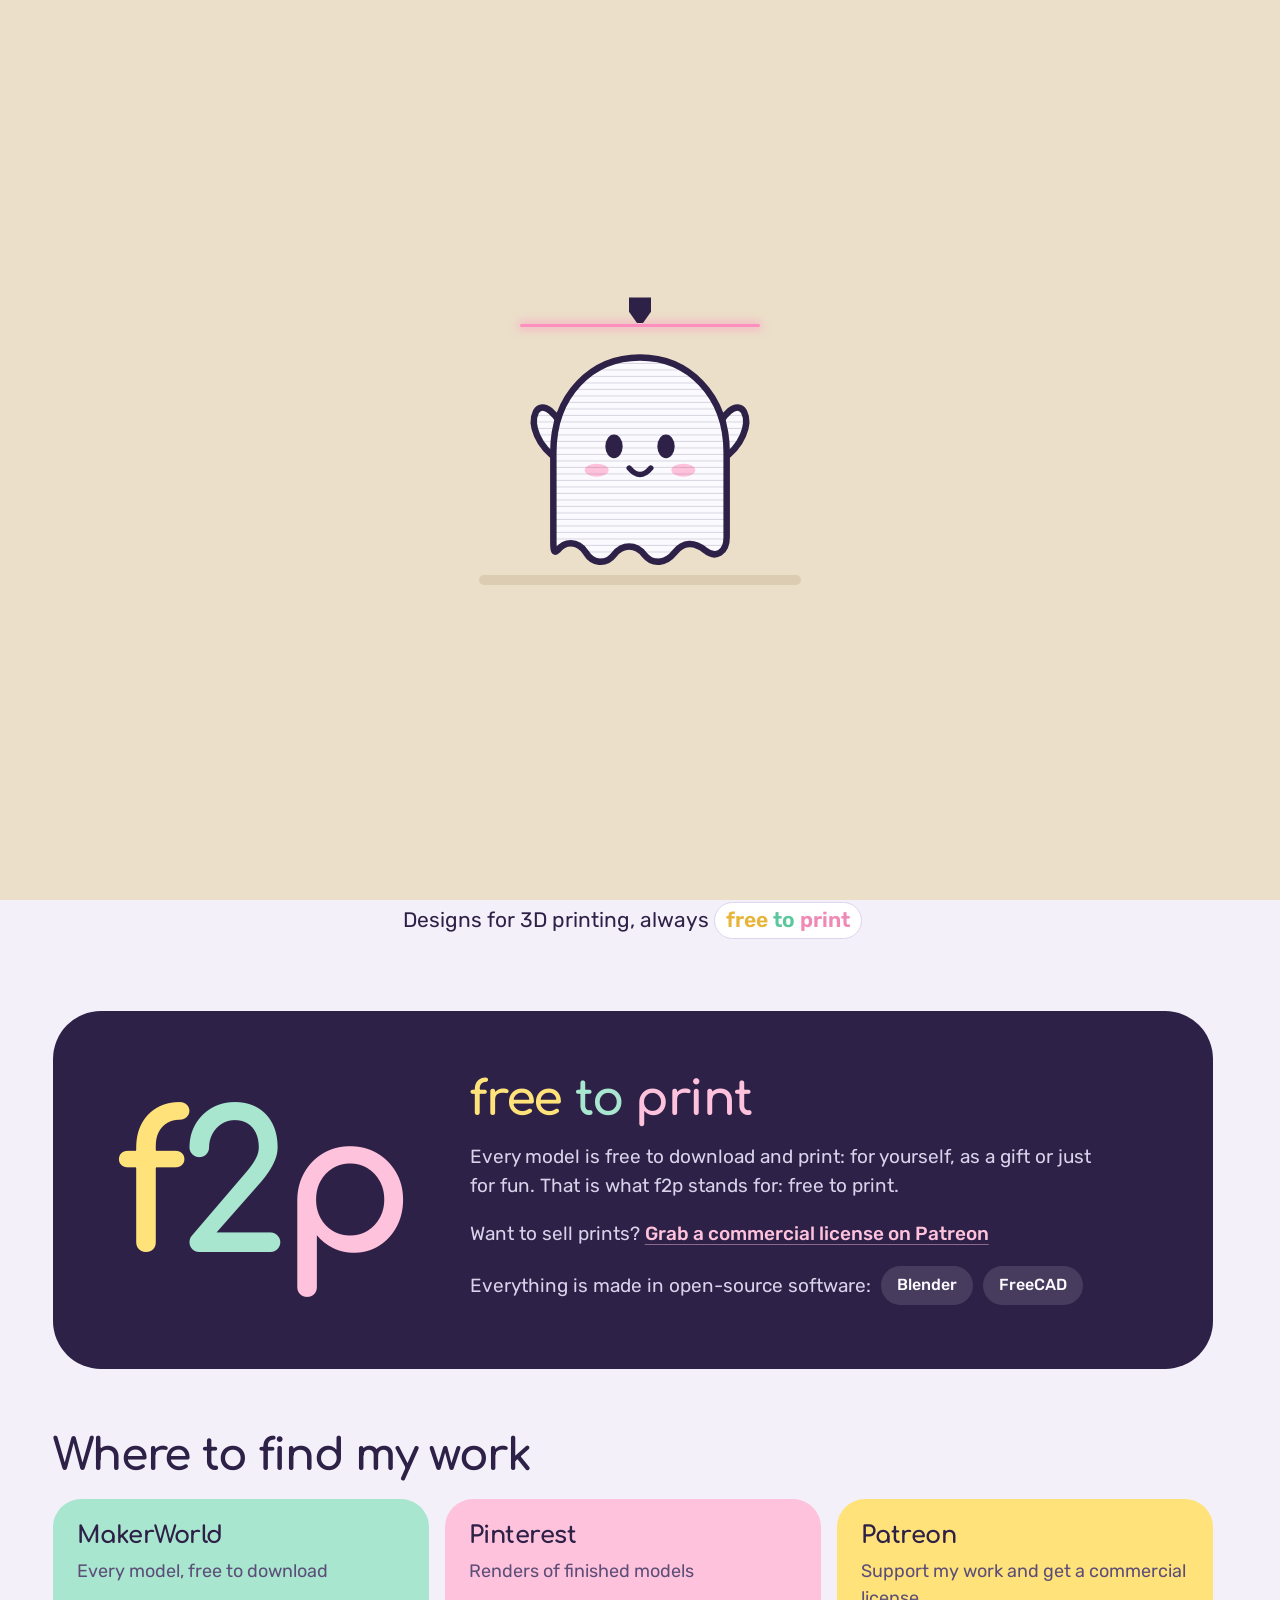
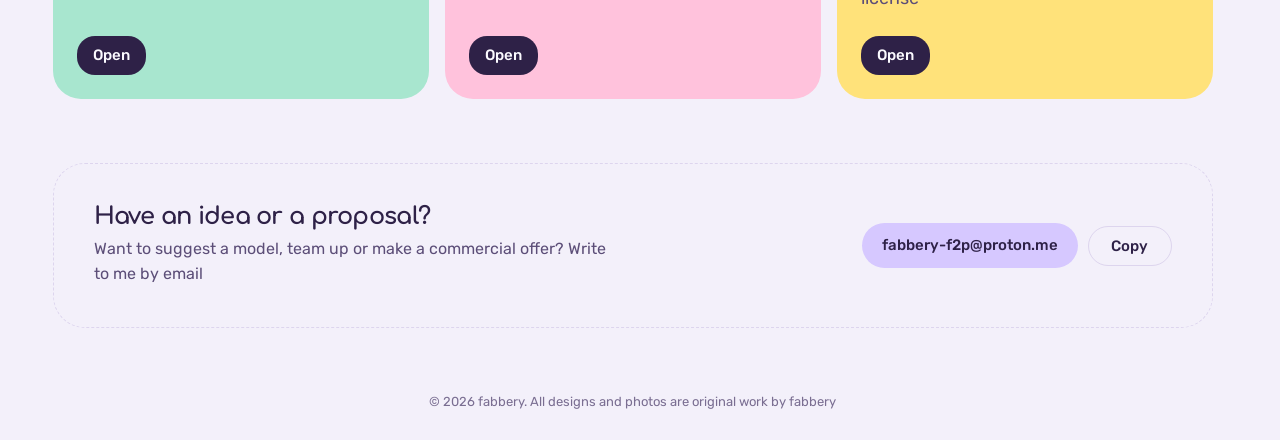
==== index.html @ e30beea9 "Add files via upload" ====
<!DOCTYPE html>
<html lang="en">
<head>
  <meta charset="utf-8">
  <meta name="viewport" content="width=device-width, initial-scale=1">
  <title>fabbery — workshop and catalog of 3D-printable models</title>
  <meta name="description" content="fabbery is a workshop of 3D-printable models and toys: current projects, how they are made, and a catalog of print-ready models.">
  <!-- Заставка показывается один раз за визит и не показывается тем, кто отключил анимации -->
  <script>
    try {
      if (sessionStorage.getItem('fabbery-intro') || matchMedia('(prefers-reduced-motion: reduce)').matches)
        document.documentElement.classList.add('no-intro');
    } catch (e) {}
  </script>
  <!-- Направление въезда страницы: определяется до отрисовки, чтобы не было мигания -->
  <script>
    (function () {
      try {
        var o = ['home', 'workshop', 'catalog'], p = 'home',
            l = sessionStorage.getItem('fabbery-nav-last');
        if (l && l !== p && o.indexOf(l) > -1 && !matchMedia('(prefers-reduced-motion: reduce)').matches)
          document.documentElement.classList.add(o.indexOf(p) > o.indexOf(l) ? 'enter-right' : 'enter-left');
      } catch (e) {}
    })();
  </script>
  <link rel="icon" href="assets/favicon.svg" type="image/svg+xml">
  <link rel="preconnect" href="https://fonts.googleapis.com">
  <link rel="preconnect" href="https://fonts.gstatic.com" crossorigin>
  <link href="https://fonts.googleapis.com/css2?family=Comfortaa:wght@700&family=Rubik:wght@400;500;600&display=swap" rel="stylesheet">
  <link rel="stylesheet" href="assets/styles.css">
</head>
<body data-page="home">

<!-- Призрак: один рисунок для заставки и главной -->
<svg width="0" height="0" style="position:absolute" aria-hidden="true">
  <symbol id="ghost" viewBox="0 0 240 230">
    <g stroke="#2E2147" stroke-width="6" stroke-linejoin="round" stroke-linecap="round">
      <path style="fill: var(--g, #FBFAFF)" d="M44 124 C26 112 18 92 24 80 C30 70 44 80 52 104" />
      <path style="fill: var(--g, #FBFAFF)" d="M196 124 C214 112 222 92 216 80 C210 70 196 80 188 104" />
      <path style="fill: var(--g, #FBFAFF)" d="M40 118 C40 64 76 30 120 30 C164 30 200 64 200 118 V196 C200 210 190 216 180 208 C170 200 160 200 152 210 C144 220 132 222 124 212 C116 202 104 202 96 212 C88 222 76 220 70 210 C62 198 50 200 44 208 C40 212 40 206 40 198 Z" />
    </g>
    <ellipse fill="#2E2147" cx="96" cy="112" rx="8" ry="11" />
    <ellipse fill="#2E2147" cx="144" cy="112" rx="8" ry="11" />
    <ellipse fill="#FFC2DC" cx="80" cy="134" rx="11" ry="6" />
    <ellipse fill="#FFC2DC" cx="160" cy="134" rx="11" ry="6" />
    <path fill="none" stroke="#2E2147" stroke-width="5" stroke-linecap="round" d="M110 132 Q120 144 130 132" />
  </symbol>
</svg>

<!-- Заставка: призрак печатается слоями, потом фон уезжает вверх, за ним призрак -->
<div class="intro" id="intro" aria-hidden="true">
  <div class="intro__bg"></div>
  <div class="intro__stage">
    <div class="intro__print">
      <svg viewBox="0 0 240 230">
        <defs>
          <pattern id="layerLines" width="8" height="6" patternUnits="userSpaceOnUse"><rect y="5" width="8" height="1.2" fill="#2E2147" opacity=".16" /></pattern>
          <clipPath id="ghostClip">
            <path d="M40 118 C40 64 76 30 120 30 C164 30 200 64 200 118 V196 C200 210 190 216 180 208 C170 200 160 200 152 210 C144 220 132 222 124 212 C116 202 104 202 96 212 C88 222 76 220 70 210 C62 198 50 200 44 208 C40 212 40 206 40 198 Z" />
            <path d="M44 124 C26 112 18 92 24 80 C30 70 44 80 52 104 Z" />
            <path d="M196 124 C214 112 222 92 216 80 C210 70 196 80 188 104 Z" />
          </clipPath>
        </defs>
        <use href="#ghost" />
        <rect class="intro__layers" width="240" height="230" fill="url(#layerLines)" clip-path="url(#ghostClip)" />
      </svg>
    </div>
    <span class="intro__nozzle"><i></i></span>
    <span class="intro__plate"></span>
  </div>
</div>

<header class="top" id="siteHeader"></header>

<main>
  <div class="slogan">
    <p class="slogan__main" data-i18n="home.slogan">Just a simple 3D world</p>
  </div>
  <section class="split">
    <!-- МАСТЕРСКАЯ -->
    <a class="half half--workshop" href="workshop.html">
      <svg class="half__drawing" viewBox="0 0 420 300" aria-hidden="true">
        <g class="d-part">
          <path d="M60 40 H104 V190 H300 V236 H60 Z" />
          <circle cx="82" cy="80" r="10" /><circle cx="82" cy="146" r="10" />
          <circle cx="190" cy="213" r="10" /><circle cx="250" cy="213" r="10" />
        </g>
        <path class="d-axis" d="M82 54 V176 M50 80 H114 M50 146 H114 M190 182 V246 M250 182 V246" />
        <g class="d-dim">
          <path d="M60 254 V270 M300 254 V270 M60 262 H300 M34 40 H50 M34 236 H50 M42 40 V236 M314 190 H330 M314 236 H330 M322 190 V236" />
          <path class="d-arrow" d="M60 262 l9 -3.5 v7 z M300 262 l-9 -3.5 v7 z M42 40 l-3.5 9 h7 z M42 236 l-3.5 -9 h7 z M322 190 l-3.5 9 h7 z M322 236 l-3.5 -9 h7 z" />
          <text x="180" y="286" text-anchor="middle">120</text>
          <text x="26" y="142" text-anchor="middle" transform="rotate(-90 26 142)">98</text>
          <text x="338" y="218">23</text>
          <text x="120" y="118">2× ⌀10</text>
        </g>
      </svg>
      <div class="half__text">
        <h2 data-i18n="home.workshop.title">Workshop</h2>
        <p data-i18n="home.workshop.text">What is on the bench right now: current projects, how they were developed, and models coming soon</p>
      </div>
      <!-- кнопка и призрак в одном ряду: призрак никогда не наезжает на текст -->
      <div class="half__row">
        <span class="half__cta" data-i18n="home.workshop.cta">Open workshop</span>
        <div class="half__mascot" aria-hidden="true">
          <svg class="float float--late" viewBox="-10 -14 260 244">
            <use href="#ghost" />
            <!-- строительная каска: купол с рёбрами жёсткости, козырёк и блик -->
            <g transform="rotate(-8 120 40)" stroke="#2E2147" stroke-width="5" stroke-linejoin="round" stroke-linecap="round">
            <path fill="#FFD24D" d="M64 60 C62 22 92 2 120 2 C148 2 178 22 176 60 Z" />
            <path fill="#F0B429" stroke-width="4" d="M108 4.5 Q120 1 132 4.5 L135 58 L105 58 Z" />
            <path fill="none" stroke-width="3.5" d="M86 16 Q78 36 80 58 M154 16 Q162 36 160 58" />
            <path fill="#FFD24D" d="M46 58 Q120 48 194 58 Q202 62 196 68 Q120 60 44 68 Q38 62 46 58 Z" />
            <path fill="none" stroke="#FFF6D6" stroke-width="5" d="M80 30 Q88 16 100 12" />
            </g>
          </svg>
        </div>
      </div>
    </a>

    <!-- КАТАЛОГ -->
    <a class="half half--catalog" href="catalog.html">
      <span class="blob blob--lemon" aria-hidden="true"></span>
      <span class="blob blob--mint" aria-hidden="true"></span>
      <span class="blob blob--pink" aria-hidden="true"></span>
      <div class="half__text">
        <h2 data-i18n="home.catalog.title">Catalog</h2>
        <p data-i18n="home.catalog.text">Released models and toys, each one test-printed and prepared for 3D printing</p>
      </div>
      <div class="half__row">
        <div class="half__santa" aria-hidden="true">
          <svg class="float" viewBox="-10 -14 260 244">
            <use href="#ghost" />
            <!-- шапка Деда Мороза -->
            <g transform="rotate(-8 120 40)" stroke="#2E2147" stroke-width="5" stroke-linejoin="round" stroke-linecap="round">
              <path fill="#E5484D" d="M70 54 Q92 -10 152 4 Q196 16 214 62 Q194 42 172 40 L176 56 Z" />
              <circle fill="#FBFAFF" cx="214" cy="66" r="13" />
              <rect fill="#FBFAFF" x="56" y="44" width="128" height="20" rx="10" />
            </g>
          </svg>
        </div>
        <span class="half__cta" data-i18n="home.catalog.cta">Browse catalog</span>
      </div>
    </a>
  </section>

  <p class="idea wrap"><span data-i18n="home.tagline">Designs for 3D printing, always</span> <span class="slogan__f2p"><span>free</span> <span>to</span> <span>print</span></span></p>

  <!-- ОБ АВТОРЕ: принцип f2p и программы -->
  <section class="wrap about">
    <div class="f2p">
      <p class="f2p__mark" aria-hidden="true"><span>f</span><span>2</span><span>p</span></p>
      <div class="f2p__text">
        <h2 class="f2p__words"><span>free</span> <span>to</span> <span>print</span></h2>
        <p data-i18n="about.text">Every model is free to download and print: for yourself, as a gift or just for fun. That is what f2p stands for: free to print.</p>
        <p class="f2p__sell"><span data-i18n="about.sell">Want to sell prints?</span> <a href="https://www.patreon.com/" target="_blank" rel="noopener" data-i18n="about.sellLink">Grab a commercial license on Patreon</a></p>
        <p class="f2p__tools">
          <span data-i18n="about.tools">Everything is made in open-source software:</span>
          <span class="chip">Blender</span>
          <span class="chip">FreeCAD</span>
        </p>
      </div>
    </div>

    <!-- ГДЕ НАЙТИ. ССЫЛКИ: замени адреса на свои профили -->
    <h2 class="where__title" data-i18n="where.title">Where to find me</h2>
    <ul class="where">
      <li><a class="where__card where__card--mint" href="https://makerworld.com/" target="_blank" rel="noopener">
        <b>MakerWorld</b><span data-i18n="where.makerworld">Every model, free to download</span><i data-i18n="where.open">Open</i>
      </a></li>
      <li><a class="where__card where__card--pink" href="https://www.pinterest.com/" target="_blank" rel="noopener">
        <b>Pinterest</b><span data-i18n="where.pinterest">Renders of finished models</span><i data-i18n="where.open">Open</i>
      </a></li>
      <li><a class="where__card where__card--lemon" href="https://www.patreon.com/" target="_blank" rel="noopener">
        <b>Patreon</b><span data-i18n="where.patreon">Support my work and get a commercial license</span><i data-i18n="where.open">Open</i>
      </a></li>
    </ul>

    <!-- Связаться: идеи и коммерческие предложения -->
    <div class="mail">
      <div class="mail__text">
        <h2 data-i18n="mail.title">Have an idea or a proposal?</h2>
        <p data-i18n="mail.text">Want to suggest a model, team up or make a commercial offer? Write to me by email</p>
      </div>
      <div class="mail__actions">
        <a class="mail__address" href="mailto:fabbery-f2p@proton.me" target="_blank" rel="noopener" data-copy-also="fabbery-f2p@proton.me">fabbery-f2p@proton.me</a>
        <button class="mail__copy" type="button" data-copy="fabbery-f2p@proton.me" data-i18n="mail.copy">Copy</button>
      </div>
    </div>
  </section>
</main>

<script src="assets/i18n.js"></script>
<script src="assets/catalog.js"></script>
<script src="assets/script.js"></script>
</body>
</html>
---- assets/styles.css ----
/* fabbery — стили
   Общая база: слива и светлая бумага.
   Мастерская — синий чертёж, каталог — карамельные цвета катушек. */
:root {
  --paper: #F3F0FA;
  --ghost: #FBFAFF;
  --plum: #2E2147;
  --plum-2: #5C4E78;
  --line: #DDD5EE;
  --lemon: #FFE27A;
  --mint: #A8E6CF;
  --pink: #FFC2DC;
  --lilac: #D6C8FF;
  --sky: #C4DBFF;
  --beige: #EBDFC9;
  --hat: #FFD24D;       /* жёлтый, как каска призрака: цвет мастерской в меню */
  --beige-2: #DCCDB2;

  --bp: #1F2D45;        /* чертёж: фон */
  --bp-line: #D7E5FF;   /* чертёж: линии и текст */
  --bp-dim: #8FB2EA;    /* чертёж: размеры */

  --round: "Comfortaa", "Nunito", "Arial Rounded MT Bold", sans-serif;
  --body: "Rubik", "Helvetica Neue", Arial, sans-serif;
  --wrap: 1160px;
  --gap: clamp(16px, 4vw, 40px);
  --head: 64px;
  --mascot: clamp(96px, 10vw, 136px);   /* размер обоих призраков на главной */
  --pad: clamp(28px, 4vw, 56px);
  --share: 41vw;       /* ширина узкой половины при наведении на соседнюю */
}

*, *::before, *::after { box-sizing: border-box; }
[hidden] { display: none !important; }
body {
  margin: 0; min-height: 100vh; display: flex; flex-direction: column;
  background: var(--paper); color: var(--plum);
  font: 400 18px/1.55 var(--body); -webkit-font-smoothing: antialiased;
}
main { flex: 1; padding-bottom: 32px; }
a { color: inherit; }
svg { display: block; }
:focus-visible { outline: 3px solid var(--plum); outline-offset: 3px; border-radius: 8px; }
h1, h2 { font-family: var(--round); font-weight: 700; letter-spacing: -0.03em; margin: 0; line-height: 1.05; }

.wrap { width: min(100% - 2 * var(--gap), var(--wrap)); margin-inline: auto; }

/* ===== Верхняя полоса =====
   Слева круглая кнопка разделов, по центру название, справа кнопка языка.
   Списки раскрываются при наведении (ПК) или по нажатию (телефон). */
.bar { position: sticky; top: 0; z-index: 30; background: rgba(243, 240, 250, .9); backdrop-filter: blur(10px); border-bottom: 1px solid var(--line); }
.bar__row { display: grid; grid-template-columns: 44px 1fr 44px; align-items: center; min-height: var(--head); }
.brand {
  justify-self: center; padding: 6px 12px; text-decoration: none;
  font: 700 26px/1 var(--round); letter-spacing: -0.03em;
}

/* круглые кнопки */
.rb {
  width: 44px; height: 44px; padding: 0; border-radius: 50%;
  display: grid; place-items: center;
  border: 2px solid var(--plum); background: transparent; color: var(--plum);
  font: 600 15px/1 var(--body); text-transform: lowercase; cursor: pointer;
  transition: background-color .4s, border-color .4s, color .4s, transform .15s;
}
@media (hover: hover) { .rb:hover { transform: scale(1.07); } }
/* кнопка разделов окрашена в цвет текущей страницы, на главной — прозрачная с обводкой */
.bar[data-page="catalog"] .rb--menu { background: var(--pink); border-color: var(--pink); }
.bar[data-page="workshop"] .rb--menu { background: var(--hat); border-color: var(--hat); }
.bar[data-page="buy"] .rb--menu { background: var(--mint); border-color: var(--mint); }
.bar[data-page="contacts"] .rb--menu { background: var(--lilac); border-color: var(--lilac); }
.dd--lang.is-open .rb--lang { background: var(--plum); color: var(--ghost); }

.burger { position: relative; width: 16px; height: 12px; }
.burger i { position: absolute; left: 0; right: 0; height: 2px; border-radius: 1px; background: currentColor; transition: transform .3s, top .3s, opacity .1s; }
.burger i:nth-child(1) { top: 0; }
.burger i:nth-child(2) { top: 5px; }
.burger i:nth-child(3) { top: 10px; }
.dd.is-open .burger i:nth-child(1) { top: 5px; transform: rotate(45deg); }
.dd.is-open .burger i:nth-child(2) { opacity: 0; }
.dd.is-open .burger i:nth-child(3) { top: 5px; transform: rotate(-45deg); }

/* выпадающие панели */
.dd { position: relative; }
.dd--lang { justify-self: end; }
.dd__panel {
  position: absolute; top: calc(100% + 14px); left: -6px; z-index: 40;
  min-width: 260px; padding: 10px;
  background: var(--ghost); border: 1px solid var(--line); border-radius: 28px;
  box-shadow: 0 18px 44px rgba(46, 33, 71, .16);
  opacity: 0; visibility: hidden; pointer-events: none;
  translate: 0 -10px; scale: .97; transform-origin: top left;
  transition: opacity .2s ease, translate .35s cubic-bezier(.2, .9, .3, 1.15), scale .35s cubic-bezier(.2, .9, .3, 1.15), visibility 0s .35s;
}
.dd__panel::before { content: ""; position: absolute; left: 0; right: 0; top: -18px; height: 18px; }  /* «мостик» для мыши */
.dd.is-open .dd__panel { opacity: 1; visibility: visible; pointer-events: auto; translate: 0 0; scale: 1; transition-delay: 0s; }
.dd--lang .dd__panel { left: auto; right: -6px; min-width: 190px; transform-origin: top right; }
.dd__inner { position: relative; display: grid; gap: 2px; }

.dd__panel a, .lang-opt {
  position: relative; z-index: 1; display: flex; align-items: center; justify-content: space-between; gap: 16px;
  padding: 11px 18px; border: 0; border-radius: 22px; background: transparent;
  font: 500 17px/1.2 var(--body); color: var(--plum); text-decoration: none; text-align: left; cursor: pointer;
  opacity: 0; translate: -8px 0;
  transition: opacity .25s, translate .3s, color .35s, background-color .2s;
}
.dd.is-open .dd__panel a, .dd.is-open .lang-opt { opacity: 1; translate: 0 0; transition-delay: calc(var(--i) * 35ms + 50ms), calc(var(--i) * 35ms + 50ms), 0s, 0s; }
/* тонкая линия между «Home» и разделами */
.dd__panel a.is-home { margin-bottom: 9px; }
.dd__panel a.is-home::after { content: ""; position: absolute; left: 18px; right: 18px; bottom: -6px; height: 1px; background: var(--line); }
/* «Главная» — чуть крупнее и жирнее остальных */
.dd__panel a.is-home { font: 700 22px/1.15 var(--round); letter-spacing: -0.02em; padding: 12px 18px; }
@media (hover: hover) {
  .lang-opt:not([aria-checked="true"]):hover { background: rgba(46, 33, 71, .06); }
  .dd.is-open .dd__panel a:not(.is-on):hover { translate: 4px 0; transition-delay: 0s; }
}
.lang-opt { width: 100%; }
.lang-opt b { font-weight: 600; font-size: 14px; text-transform: lowercase; opacity: .6; }
.lang-opt[aria-checked="true"] { background: var(--plum); color: var(--ghost); }
.lang-opt[aria-checked="true"] b { opacity: .8; }

/* плашка выбранного раздела: на главной — прозрачный овал с обводкой, на других — цветная */
.pill {
  position: absolute; left: 0; top: 0; width: 0; height: 0; z-index: 0;
  border-radius: 22px; border: 2px solid transparent; background: transparent; pointer-events: none;
  opacity: 0;
  transition:
    translate .55s cubic-bezier(.34, 1.25, .5, 1),
    width .55s cubic-bezier(.34, 1.25, .5, 1),
    height .55s cubic-bezier(.34, 1.25, .5, 1),
    background-color .45s ease, border-color .3s ease,
    opacity .15s ease;
}
/* плашка проявляется вместе с текстом пунктов, а не раньше — без пустой рамки в первый миг */
.dd.is-open .pill {
  opacity: 1;
  transition:
    translate .55s cubic-bezier(.34, 1.25, .5, 1),
    width .55s cubic-bezier(.34, 1.25, .5, 1),
    height .55s cubic-bezier(.34, 1.25, .5, 1),
    background-color .45s ease, border-color .3s ease,
    opacity .25s ease .12s;
}
/* мгновенная перестановка плашки (без движения), но проявление всё равно плавное */
.dd .pill.no-anim, .dd.is-open .pill.no-anim { transition: opacity .25s ease .12s; }
.dd__inner[data-active="home"] .pill { border-color: var(--plum); }
.dd__inner[data-active="catalog"] .pill { background: var(--pink); }
.dd__inner[data-active="workshop"] .pill { background: var(--hat); }
.dd__inner[data-active="buy"] .pill { background: var(--mint); }
.dd__inner[data-active="contacts"] .pill { background: var(--lilac); }

a, button { -webkit-tap-highlight-color: transparent; }

/* Переход между страницами: старая уезжает в сторону, новая въезжает с другой */
html { scroll-behavior: auto; overflow-x: hidden; scrollbar-gutter: stable; }
body { overflow-x: clip; }
.enter-right :is(main, .foot) { animation: flip-in-right .55s cubic-bezier(.2, .75, .25, 1) both; }
.enter-left :is(main, .foot) { animation: flip-in-left .55s cubic-bezier(.2, .75, .25, 1) both; }
.leave-left :is(main, .foot), .leave-right :is(main, .foot) {
  transition: transform .42s cubic-bezier(.55, 0, .8, .25), opacity .38s ease-in; opacity: 0;
}
/* перелистывание: страница уходит в сторону с лёгким поворотом, как лист */
.leave-left :is(main, .foot) { transform-origin: right center; transform: translateX(-24%); }
.leave-right :is(main, .foot) { transform-origin: left center; transform: translateX(24%); }
@keyframes flip-in-right { from { transform-origin: left center; transform: translateX(24%); opacity: 0; } }
@keyframes flip-in-left { from { transform-origin: right center; transform: translateX(-24%); opacity: 0; } }

/* Перелистывание без перезагрузки: старая страница (.page-old) уходит, новая въезжает.
   Шапка и меню при этом не перерисовываются вообще. */
.page-old { position: fixed; z-index: 1; pointer-events: none; margin: 0 !important; box-sizing: border-box; }
.bar { z-index: 50; }

/* ===== Главная: две половины ===== */
.slogan { padding: clamp(14px, 2vw, 22px) var(--pad); text-align: center; }
.slogan p { margin: 0; }
.slogan__main { font: 700 13px/1.3 var(--round); letter-spacing: .02em; color: var(--plum-2); }
.slogan__sub { margin-top: 6px !important; font-size: clamp(15px, 1.3vw, 17px); color: var(--plum); }
/* «free to print» в пастельных цветах f2p на светлой спокойной плашке */
.slogan__f2p { display: inline-block; padding: 1px 11px 2px; border-radius: 999px; background: #fff; border: 1px solid var(--line); font-weight: 600; white-space: nowrap; }
.slogan__f2p span:nth-child(1) { color: #E8B53C; }
.slogan__f2p span:nth-child(2) { color: #5CC79E; }
.slogan__f2p span:nth-child(3) { color: #F089B5; }
.split {
  display: grid; grid-template-columns: 1fr 1fr;
  min-height: calc(100svh - var(--head) - 88px);
  transition: grid-template-columns .5s cubic-bezier(.4, 0, .2, 1);
}
.split:has(.half--workshop:hover, .half--workshop:focus-visible) { grid-template-columns: 1.18fr .82fr; }
.split:has(.half--catalog:hover, .half--catalog:focus-visible) { grid-template-columns: .82fr 1.18fr; }

.half {
  position: relative; overflow: hidden; display: flex; flex-direction: column; justify-content: flex-end;
  padding: var(--pad); text-decoration: none; min-width: 0;
}
.half:focus-visible { outline-offset: -6px; border-radius: 0; }
/* Ширина текста постоянная и не больше узкой половины: при раздвижении
   текст не переносится, не сдвигается и не уходит под край */
.half__text { position: relative; z-index: 2; flex: none; width: min(27rem, calc(var(--share) - 2 * var(--pad))); }
.half--workshop { align-items: flex-start; text-align: left; }
.half--catalog { align-items: flex-end; text-align: right; }
.half h2 { font-size: clamp(34px, 4.6vw, 60px); margin-bottom: 14px; }
.half p { margin: 0 0 10px; font-size: clamp(16px, 1.4vw, 19px); }
.half__row {
  position: relative; z-index: 2; align-self: stretch;
  display: flex; align-items: center; justify-content: space-between; gap: 16px; margin-top: 10px;
}
.half__cta {
  flex: none; display: inline-flex; align-items: center; min-height: 48px; padding: 0 24px;
  border-radius: 24px; font-weight: 500; transition: background .2s, color .2s;
}

/* Мастерская */
.half--workshop {
  background-color: var(--bp); color: var(--bp-line);
  background-image:
    linear-gradient(rgba(215, 229, 255, .07) 1px, transparent 1px),
    linear-gradient(90deg, rgba(215, 229, 255, .07) 1px, transparent 1px);
  background-size: 32px 32px;
}
.half--workshop p { color: #B9CCEB; }
.half--workshop .half__local { color: var(--bp-line); font-weight: 500; }
.half--workshop .half__cta { background: var(--bp-line); color: var(--bp); }
.half--workshop:hover .half__cta { background: var(--lemon); }
/* чертёж стоит в общем потоке над текстом: если места мало, он уменьшается, а не наезжает на заголовок */
.half__drawing {
  flex: 0 1 auto; min-height: 0; align-self: flex-end; margin-bottom: auto;
  width: min(70%, 420px); height: auto; opacity: .95;
  transition: transform .6s cubic-bezier(.4, 0, .2, 1);
}
.half--workshop:hover .half__drawing { transform: scale(1.04); }
.d-part path, .d-part circle { fill: none; stroke: var(--bp-line); stroke-width: 2.6; stroke-linejoin: round; }
.d-axis { fill: none; stroke: var(--lemon); stroke-width: 1.2; stroke-dasharray: 12 4 2 4; }
.d-dim path { fill: none; stroke: var(--bp-dim); stroke-width: 1.2; }
.d-dim .d-arrow { fill: var(--bp-dim); stroke: none; }
.d-dim text { fill: var(--bp-dim); font: 500 14px var(--body); }
/* маленький призрак в каске */
.half__mascot {
  flex: none; width: var(--mascot);
  transform: rotate(6deg); transition: transform .4s cubic-bezier(.3, 1.6, .5, 1), opacity .25s;
}
.half--workshop:hover .half__mascot { transform: rotate(-4deg) translateY(-8px); }
/* когда мастерская сужается, призрак тихо прячется на месте, чтобы не залезть на текст */
@media (min-width: 861px) { .split:has(.half--catalog:hover, .half--catalog:focus-visible) .half__mascot { opacity: 0; transform: rotate(6deg) scale(.8); } }

/* Каталог */
.half--catalog { background: var(--ghost); color: var(--plum); }
.half--catalog p { color: var(--plum-2); }
.half--catalog .half__cta { background: var(--plum); color: var(--ghost); }
.half--catalog:hover .half__cta { background: var(--pink); color: var(--plum); }
.blob { position: absolute; border-radius: 50%; z-index: 0; transition: transform .7s cubic-bezier(.4, 0, .2, 1); }
.blob--lemon { width: 46%; aspect-ratio: 1; background: var(--lemon); top: -12%; right: -10%; }
.blob--mint { width: 28%; aspect-ratio: 1; background: var(--mint); top: 34%; right: 30%; }
.blob--pink { width: 22%; aspect-ratio: 1; background: var(--pink); top: 8%; left: 8%; }
.half--catalog:hover .blob--lemon { transform: translate(-4%, 6%); }
.half--catalog:hover .blob--mint { transform: translate(6%, -8%) scale(1.08); }
.half--catalog:hover .blob--pink { transform: translate(10%, 10%); }
.half__santa {
  flex: none; width: var(--mascot);
  transform: rotate(-6deg); transition: transform .4s cubic-bezier(.3, 1.6, .5, 1), opacity .25s;
}
.half__santa svg, .half__mascot svg { display: block; width: 100%; height: auto; overflow: visible; }
.half--catalog:hover .half__santa { transform: rotate(4deg) translateY(-8px); }
/* когда каталог сужается, призрак в шапке тихо прячется, чтобы не залезть на текст */
@media (min-width: 861px) { .split:has(.half--workshop:hover, .half--workshop:focus-visible) .half__santa { opacity: 0; transform: rotate(-6deg) scale(.8); } }
.half__shadow { width: 50%; height: 14px; border-radius: 50%; background: var(--line); animation: shadow 4.5s ease-in-out infinite; }
.float { animation: float 4.5s ease-in-out infinite; }
.float--late { animation-delay: -2.1s; }  /* призраки покачиваются не в такт друг другу */
@keyframes float { 0%, 100% { transform: translateY(0) rotate(-2deg); } 50% { transform: translateY(-14px) rotate(2deg); } }
@keyframes shadow { 0%, 100% { transform: scaleX(1); } 50% { transform: scaleX(.8); opacity: .7; } }

.idea { margin-block: 28px 0; font-size: clamp(18px, 1.8vw, 21px); color: var(--plum); max-width: 44em; text-align: center; }

/* ===== Об авторе: f2p и где найти ===== */
.about { margin-top: clamp(40px, 6vw, 72px); }
.f2p {
  display: grid; grid-template-columns: auto minmax(0, 1fr); align-items: center; gap: clamp(24px, 5vw, 64px);
  padding: clamp(28px, 5vw, 64px); border-radius: clamp(24px, 4vw, 48px);
  background: var(--plum); color: var(--ghost);
}
/* «f2p» буквами цвета катушек — главный акцент блока */
.f2p__mark { margin: 0; font: 700 clamp(88px, 15vw, 200px)/.85 var(--round); letter-spacing: -0.05em; }
.f2p__mark span:nth-child(1) { color: var(--lemon); }
.f2p__mark span:nth-child(2) { color: var(--mint); }
.f2p__mark span:nth-child(3) { color: var(--pink); }
.f2p h2 { font-size: clamp(30px, 4vw, 48px); margin-bottom: 16px; }
/* слова «free to print» в цветах букв f2p */
.f2p__words span:nth-child(1) { color: var(--lemon); }
.f2p__words span:nth-child(2) { color: var(--mint); }
.f2p__words span:nth-child(3) { color: var(--pink); }
.f2p__text p { margin: 0 0 18px; max-width: 34em; color: #D9D2EA; font-size: clamp(17px, 1.5vw, 19px); }
.f2p__sell a { color: var(--pink); font-weight: 500; text-decoration: underline; text-decoration-color: rgba(255, 194, 220, .45); text-underline-offset: 4px; transition: text-decoration-color .2s ease; }
.f2p__sell a:hover { text-decoration-color: var(--pink); }
.f2p__tools { display: flex; flex-wrap: wrap; align-items: center; gap: 10px; margin-bottom: 0 !important; }
.chip { padding: 7px 16px; border-radius: 20px; background: rgba(251, 250, 255, .12); color: var(--ghost); font-weight: 500; font-size: 16px; }

.lost { min-height: 60vh; display: grid; place-items: center; align-content: center; gap: 14px; text-align: center; padding: 40px 0; }
.lost__ghost { width: clamp(110px, 14vw, 150px); overflow: visible; }
.lost h1 { font-size: clamp(32px, 5vw, 56px); }
.lost p { margin: 0 0 10px; color: var(--plum-2); max-width: 28em; }
.copyright { margin: 0; padding: 8px var(--pad) 28px; text-align: center; font-size: 13px; color: var(--plum-2); opacity: .8; }
.mail {
  display: flex; flex-wrap: wrap; align-items: center; justify-content: space-between; gap: 22px 40px;
  margin: clamp(40px, 6vw, 64px) 0 clamp(8px, 2vw, 24px); padding: clamp(26px, 4vw, 40px);
  border-radius: 32px; border: 1.5px dashed var(--line);
}
.mail__text { flex: 1 1 22rem; }
.mail__text h2 { font-size: clamp(20px, 1.9vw, 24px); margin-bottom: 8px; color: var(--plum); }
.mail__text p { margin: 0; color: var(--plum-2); max-width: 32em; font-size: 16px; }
.mail__actions { display: flex; flex-wrap: wrap; align-items: center; gap: 10px; }
.mail__address {
  padding: 11px 20px; border-radius: 999px; background: var(--lilac); color: var(--plum);
  font-weight: 500; font-size: 15px; text-decoration: none; transition: background-color .2s ease, color .2s ease;
}
.mail__address:hover { background: var(--plum); color: var(--ghost); }
.mail__copy {
  padding: 10px 16px; border-radius: 999px; border: 1.5px solid var(--line); background: none;
  font: 500 15px var(--body); color: var(--plum); cursor: pointer; min-width: 84px;
  transition: background-color .2s ease;
}
.mail__copy:hover { background: rgba(46, 33, 71, .06); }
.mail__copy.is-done { background: var(--mint); border-color: var(--mint); }
.mail__address:focus-visible, .mail__copy:focus-visible { outline: 3px solid var(--plum); outline-offset: 3px; }
@media (max-width: 760px) { .mail__address { font-size: 15px; padding: 11px 18px; } }
.where__title { font-size: clamp(30px, 4vw, 44px); margin: clamp(40px, 6vw, 64px) 0 20px; }
.where { list-style: none; margin: 0; padding: 0; display: grid; grid-template-columns: repeat(auto-fit, minmax(220px, 1fr)); gap: 16px; }
.where__card {
  display: flex; flex-direction: column; gap: 8px; height: 100%; min-height: 200px;
  padding: 24px; border-radius: 28px; text-decoration: none; color: var(--plum);
  transition: transform .3s cubic-bezier(.3, 1.4, .5, 1);
}
.where__card b { font: 700 24px/1.1 var(--round); letter-spacing: -0.02em; }
.where__card sup { font-size: .6em; }
.where__card span { color: var(--plum-2); }
.where__card i {
  margin-top: auto; align-self: flex-start; padding: 8px 16px; border-radius: 18px;
  background: var(--plum); color: var(--ghost); font-style: normal; font-weight: 500; font-size: 15px;
}
/* при наведении каждая карточка отклоняется по-своему: угол и подъём выбираются случайно (script.js) */
@media (hover: hover) { .where__card:hover { transform: translate(var(--tx, 0), var(--ty, -6px)) rotate(var(--rot, -1deg)); } }
.where__card--mint { background: var(--mint); }
.where__card--pink { background: var(--pink); }
.where__card--lemon { background: var(--lemon); }
.where__card--lilac { background: var(--lilac); }
.where__note { margin: 16px 0 0; font-size: 13px; color: var(--plum-2); }

@media (max-width: 620px) {
  .f2p { grid-template-columns: 1fr; gap: 12px; }
  .where { grid-template-columns: 1fr; }
  .where__card { min-height: 0; }
  .where__card i { margin-top: 8px; }
}

/* ===== Внутренние страницы ===== */
.panel {
  margin: clamp(16px, 3vw, 32px) 0;
  min-height: calc(100vh - var(--head) - 200px);
  padding: clamp(32px, 5vw, 64px);
  border-radius: clamp(24px, 4vw, 48px);
  display: flex; flex-direction: column;
}
.panel--pink { background: var(--pink); }
.panel--mint { background: var(--mint); }
.panel--lemon { background: var(--lemon); }
.panel--lilac { background: var(--lilac); }
.panel--blueprint {
  background-color: var(--bp); color: var(--bp-line);
  background-image:
    linear-gradient(rgba(215, 229, 255, .07) 1px, transparent 1px),
    linear-gradient(90deg, rgba(215, 229, 255, .07) 1px, transparent 1px);
  background-size: 32px 32px;
}
.panel h1 { font-size: clamp(40px, 7vw, 80px); }
.soon { margin: auto 0 0; padding-top: 48px; color: var(--plum-2); }
.panel--blueprint .soon { color: #B9CCEB; }

/* ===== Мастерская ===== */
.lead { max-width: 36em; margin: 18px 0 0; font-size: clamp(18px, 1.6vw, 22px); line-height: 1.5; color: var(--plum-2); }
.panel--blueprint .lead { color: #B9CCEB; }
.ws-head, .cat-head { min-height: 0; }
.cat-head {  /* каталог: пастельная плашка в мелкий горошек */
  background-image: radial-gradient(rgba(46, 33, 71, .09) 1.6px, transparent 1.8px);
  background-size: 22px 22px;
}
.cat-head .lead { color: var(--plum-2); }
.cat-head + .catalog { margin-top: clamp(36px, 5vw, 56px); }

/* коллекции мастерской: каждая сворачивается и разворачивается прямо на странице */
.collections { margin: clamp(40px, 6vw, 72px) 0 0; }
.collections__head { display: flex; flex-wrap: wrap; align-items: baseline; gap: 6px 18px; margin-bottom: 22px; }
.collections__head h2 { font-size: clamp(28px, 3.4vw, 40px); }
.collections__head p { margin: 0; color: var(--plum-2); }
.story {
  margin: 0 0 14px; border-radius: 30px; background: var(--ghost); border: 1px solid var(--line);
  scroll-margin-top: calc(var(--head) + 16px);
  transition: box-shadow .6s ease, border-color .6s ease;
}
.story.is-open { border-color: transparent; box-shadow: 0 24px 60px -36px rgba(46, 33, 71, .45); }
.story__toggle {
  display: flex; align-items: center; gap: clamp(12px, 2vw, 20px); width: 100%;
  padding: 14px clamp(16px, 2.4vw, 26px) 14px 14px; border: 0; background: none; border-radius: 30px;
  font: inherit; color: var(--plum); text-align: left; cursor: pointer;
}
.story__toggle:focus-visible { outline: 3px solid var(--plum); outline-offset: 2px; }
.story__icon { flex: none; width: clamp(56px, 7vw, 72px); aspect-ratio: 1; border-radius: 20px; display: grid; place-items: center; }
.story__icon svg { width: 72%; transition: translate .35s cubic-bezier(.34, 1.4, .5, 1); }
.story__toggle:hover .story__icon svg { translate: 0 -4px; }
.story__icon--mint { background: var(--mint); }
.story__icon--lemon { background: var(--lemon); }
.story__icon--pink { background: var(--pink); }
.story__icon--lilac { background: var(--lilac); }
.story__icon--sky { background: var(--sky); }
.story__name { display: grid; gap: 2px; min-width: 0; }
.story__name b { font: 700 clamp(20px, 2vw, 24px)/1.2 var(--round); letter-spacing: -0.02em; }
.story__name i { font-style: normal; color: var(--plum-2); font-size: 15px; }
.story__open { margin-left: auto; display: flex; align-items: center; gap: 12px; font-weight: 600; font-size: 15px; }
.story__word--close, .story.is-open .story__word:not(.story__word--close) { display: none; }
.story.is-open .story__word--close { display: inline; }
.story__plus {
  position: relative; flex: none; width: 38px; height: 38px; border-radius: 50%; border: 2px solid var(--plum);
  transition: rotate .6s cubic-bezier(.34, 1.3, .5, 1), background-color .3s ease;
}
.story__plus::before, .story__plus::after {
  content: ""; position: absolute; left: 50%; top: 50%; width: 14px; height: 2px; border-radius: 2px;
  background: var(--plum); translate: -50% -50%;
}
.story__plus::after { rotate: 90deg; }
.story__toggle:hover .story__plus { background: var(--hat); }
.story.is-open .story__plus { rotate: 45deg; background: var(--hat); }
.story__body { display: grid; grid-template-rows: 0fr; transition: grid-template-rows .8s cubic-bezier(.45, 0, .2, 1); }
.story.is-open .story__body { grid-template-rows: 1fr; }
.story__inner {
  min-height: 0; overflow: hidden; padding: 0 clamp(20px, 4vw, 48px);
  opacity: 0; translate: 0 -14px; transition: opacity .35s ease, translate .5s ease;
}
.story.is-open .story__inner { opacity: 1; translate: 0 0; transition: opacity .6s ease .2s, translate .8s cubic-bezier(.2, .7, .2, 1) .1s; }
.story__inner > :first-child { margin-top: clamp(18px, 3vw, 32px); }
.story__inner > :last-child { margin-bottom: clamp(24px, 4vw, 44px); }
.story.no-anim .story__body, .story.no-anim .story__inner, .story.no-anim .story__plus { transition: none !important; }
.story__tag--wip { background: var(--lemon); }
.story__head { margin-bottom: clamp(28px, 4vw, 48px); }
.story__tag {
  display: inline-block; margin: 0 0 14px; padding: 4px 14px; border-radius: 999px;
  background: var(--hat); font: 600 14px/1.4 var(--body);
}
.story__head h2 { font-size: clamp(30px, 4.5vw, 52px); max-width: 14em; }
.story__part { max-width: 40rem; margin: 0 0 clamp(36px, 5vw, 56px); }
.story__part--wide { max-width: none; }
.story__part--wide > p { max-width: 40rem; }
.story__part h3 {
  position: relative; margin: 0 0 12px; padding-left: 22px;
  font: 700 clamp(22px, 2vw, 26px)/1.2 var(--round); letter-spacing: -0.02em;
}
.story__part h3::before {
  content: ""; position: absolute; left: 0; top: .42em; width: 10px; height: 10px; border-radius: 50%;
  border: 2px solid var(--plum); background: var(--hat);
}
.story__part p { margin: 0; font-size: 18px; line-height: 1.65; color: var(--plum-2); }
.story__part--intro p { font-size: clamp(19px, 1.7vw, 22px); color: var(--plum); }

.snaps { display: grid; grid-template-columns: repeat(3, 1fr); gap: clamp(18px, 3vw, 36px); margin-top: 28px; }
.snaps--two { grid-template-columns: repeat(2, 1fr); }
.snap { margin: 0; padding: 12px 12px 14px; background: #fff; border-radius: 6px; rotate: var(--r, 0deg);
  box-shadow: 0 1px 0 var(--line), 0 14px 30px -18px rgba(46, 33, 71, .35); position: relative; }
.snap::before {  /* полоска скотча */
  content: ""; position: absolute; top: -10px; left: 50%; width: 76px; height: 22px; translate: -50% 0; rotate: calc(var(--r, 0deg) * -2);
  background: rgba(255, 226, 122, .75); border-radius: 2px;
}
.snaps--fails .snap::before { background: rgba(255, 194, 220, .8); }
.snap__img { display: block; width: 100%; aspect-ratio: 4 / 3; object-fit: cover; border-radius: 3px; background: var(--paper); }
div.snap__img { display: grid; place-items: center; border: 1.5px dashed var(--line); color: var(--plum-2); font-size: 14px; }
div.snap__img::after { content: "photo: " attr(data-ph); opacity: .7; }
.snap figcaption { margin-top: 10px; font-size: 15px; color: var(--plum-2); text-align: center; }

.swatches { list-style: none; padding: 0; margin: 28px 0 0; display: flex; flex-wrap: wrap; gap: clamp(16px, 3vw, 40px); }
.swatches li { display: grid; justify-items: center; gap: 4px; width: 128px; }
.swatches svg { width: 100%; }
.swatches span { font: 700 17px/1.2 var(--round); }
.swatches em { font-style: normal; font-size: 14px; padding: 2px 10px; border-radius: 999px; background: var(--mint); }
.swatches em.is-out { background: transparent; color: var(--plum-2); text-decoration: line-through; text-decoration-color: rgba(46, 33, 71, .4); }

.story__end {
  display: flex; flex-wrap: wrap; align-items: center; justify-content: space-between; gap: 18px;
  padding: 26px 30px; border-radius: 28px; background: var(--pink);
}
.story__end p { margin: 0; font: 700 clamp(20px, 2vw, 24px)/1.25 var(--round); }

/* ===== Каталог ===== */
.page-head { padding: clamp(36px, 6vw, 72px) 0 clamp(24px, 4vw, 40px); }
.page-head h1 { font-size: clamp(44px, 7vw, 84px); }
.coll { margin-bottom: clamp(40px, 6vw, 64px); }
.coll__head { display: flex; flex-wrap: wrap; align-items: baseline; gap: 6px 18px; margin-bottom: 22px; }
.coll__head h2 { font-size: clamp(28px, 3.4vw, 40px); }
.coll__head p { margin: 0; color: var(--plum-2); flex: 1 1 18rem; }
.coll__count { font-size: 15px; color: var(--plum-2); }
.cards { list-style: none; margin: 0; padding: 0; display: grid; grid-template-columns: repeat(auto-fill, minmax(230px, 1fr)); gap: 20px; }
.card { display: flex; flex-direction: column; padding: 14px 14px 18px; border-radius: 26px; background: var(--ghost); border: 1px solid var(--line); }
.card__pic { aspect-ratio: 1; border-radius: 18px; display: grid; place-items: center; overflow: hidden; margin-bottom: 14px; }
.card--mint .card__pic { background: var(--mint); }
.card--pink .card__pic { background: var(--pink); }
.card--lemon .card__pic { background: var(--lemon); }
.card--lilac .card__pic { background: var(--lilac); }
.card--sky .card__pic { background: var(--sky); }
.card__pic img { width: 100%; height: 100%; object-fit: cover; }
.card__ghost { width: 62%; transition: translate .35s cubic-bezier(.34, 1.4, .5, 1); }
.card:hover .card__ghost { translate: 0 -6px; }
.card h3 { margin: 0 4px 4px; font: 700 20px/1.2 var(--round); letter-spacing: -0.02em; }
.card p { margin: 0 4px; color: var(--plum-2); font-size: 15px; line-height: 1.5; }
.card__links { margin-top: auto; padding: 14px 4px 0; display: flex; flex-wrap: wrap; gap: 6px 16px; }
.card__links a { font-weight: 600; font-size: 15px; color: var(--plum); text-underline-offset: 3px; }
.card__links .card__story { color: var(--plum-2); }
.next {
  display: grid; gap: 4px; margin: 0 0 24px; padding: 24px 28px; border-radius: 26px;
  border: 1.5px dashed var(--plum-2); color: var(--plum); text-decoration: none; max-width: 30rem;
  transition: border-color .2s ease, background-color .2s ease;
}
.next:hover { border-color: var(--plum); background: rgba(255, 210, 77, .18); }
.next__label { font-size: 14px; color: var(--plum-2); }
.next b { font: 700 22px/1.2 var(--round); }

@media (max-width: 760px) {
  .snaps, .snaps--two { grid-template-columns: 1fr 1fr; }
  .snaps .snap:nth-child(3) { grid-column: 1 / -1; width: 60%; justify-self: center; }
  .snaps--two .snap:nth-child(3) { width: auto; }
  .swatches { gap: 14px; }
  .swatches li { width: calc(50% - 7px); }
  .swatches svg { width: 70%; }
  .story__end { padding: 22px; }
  .cards { grid-template-columns: 1fr 1fr; gap: 12px; }
  .card { padding: 10px 10px 14px; border-radius: 20px; }
  .card h3 { font-size: 17px; }
  .card p { font-size: 14px; }
}
@media (max-width: 760px) {
  .story__toggle { padding: 10px 12px 10px 10px; }
  .story__word { display: none !important; }
  .story__name i { font-size: 14px; }
  .story__plus { width: 34px; height: 34px; }
}
@media (prefers-reduced-motion: reduce) {
  .card__ghost, .story__body, .story__inner, .story__plus, .story__icon svg { transition: none !important; }
}

/* Подвал */
.foot { padding: 36px 0 40px; color: var(--plum-2); font-size: 15px; }
.foot__row { display: flex; flex-wrap: wrap; justify-content: space-between; align-items: baseline; gap: 12px 32px; }
.foot__brand { font: 700 22px/1 var(--round); color: var(--plum); letter-spacing: -0.03em; }

/* ===== Заставка: призрак печатается слоями ===== */
.intro { position: fixed; inset: 0; z-index: 100; display: grid; place-items: center; overflow: hidden; cursor: pointer; }
.no-intro .intro { display: none; }
.intro-lock, .intro-lock body { overflow: hidden; }
.intro__bg { position: absolute; inset: 0; background: var(--beige); }
.intro__stage { position: relative; width: min(52vw, 260px); }
.intro__print { position: relative; animation: build 1.5s steps(24, end) .1s both; }
.intro__print svg { width: 100%; height: auto; }
/* полоски слоёв поверх призрака, пока он печатается */
.intro__layers { transition: opacity .4s; }
.intro__nozzle {
  position: absolute; left: 0; right: 0; bottom: 0; height: 0;
  animation: rise 1.5s steps(24, end) .1s both;
}
.intro__nozzle::before { content: ""; position: absolute; left: 4%; right: 4%; top: -1px; height: 3px; border-radius: 2px; background: #FF8FBF; box-shadow: 0 0 10px 2px rgba(255, 143, 191, .6); }
.intro__nozzle i {
  position: absolute; bottom: 2px; left: 50%; width: 22px; height: 26px; margin-left: -11px;
  background: var(--plum); clip-path: polygon(0 0, 100% 0, 100% 55%, 62% 100%, 38% 100%, 0 55%);
  animation: sweep .32s ease-in-out infinite alternate;
}
.intro__plate { position: absolute; left: -12%; right: -12%; bottom: -10px; height: 10px; border-radius: 5px; background: var(--beige-2); }
.intro.is-printed .intro__layers { opacity: 0; }
.intro.is-printed .intro__nozzle { opacity: 0; transition: opacity .2s; }
.intro.is-printed .intro__print { animation: done .45s cubic-bezier(.3, 1.6, .5, 1) both; }
.intro.is-leaving .intro__bg { animation: slide-up .8s cubic-bezier(.7, 0, .3, 1) forwards; }
.intro.is-leaving .intro__stage { animation: slide-up 1s cubic-bezier(.6, 0, .35, 1) .15s forwards; }
.intro.is-leaving .intro__plate { opacity: 0; transition: opacity .2s; }

@keyframes build { from { clip-path: inset(100% 0 0 0); } to { clip-path: inset(0 0 0 0); } }
@keyframes rise { from { bottom: 0; } to { bottom: 100%; } }
@keyframes sweep { from { transform: translateX(-90px); } to { transform: translateX(90px); } }
@keyframes done { 0% { transform: scale(1); } 40% { transform: scale(1.07) rotate(-3deg); } 100% { transform: scale(1) rotate(0); } }
@keyframes slide-up { to { transform: translateY(-120vh); } }

/* Адаптив */
/* средние экраны: двум половинам тесно — ставим их друг под другом */
@media (max-width: 860px) {
  .split, .split:has(.half:hover), .split:has(.half:focus-visible) { grid-template-columns: 1fr; }
  .half { min-height: 72svh; }
  .half__text { width: auto; max-width: 30rem; }
}
@media (max-width: 760px) {
  :root { --head: 60px; }
  .brand { font-size: 24px; }
  .dd--menu .dd__panel { width: calc(100vw - 20px); left: calc(10px - var(--gap)); }
  .dd__panel a { font-size: 19px; padding: 13px 18px; }
  .dd__panel a.is-home { font-size: 26px; }
  .half { min-height: 74svh; }
  .half__drawing { width: 76%; }
  .panel { min-height: 55vh; }
  .panel.ws-head, .panel.cat-head { min-height: 0; }
  .idea { margin-bottom: 0; }
}

@media (prefers-reduced-motion: reduce) {
  .float, .half__shadow { animation: none; }
  .pill, .dd__panel, .dd__panel a, .lang-opt { transition: none; }
  .enter-right :is(main, .foot), .enter-left :is(main, .foot) { animation: none; }
  .split, .blob, .half__drawing, .half__mascot, .half__santa, .where__card { transition: none; }
  .intro { display: none; }
}

/* список остаётся открытым при переходе на новую страницу — без повторной анимации */
.dd.no-anim .dd__panel, .dd.no-anim .dd__panel a, .dd.no-anim .burger i, .dd.no-anim .pill { transition: none !important; }
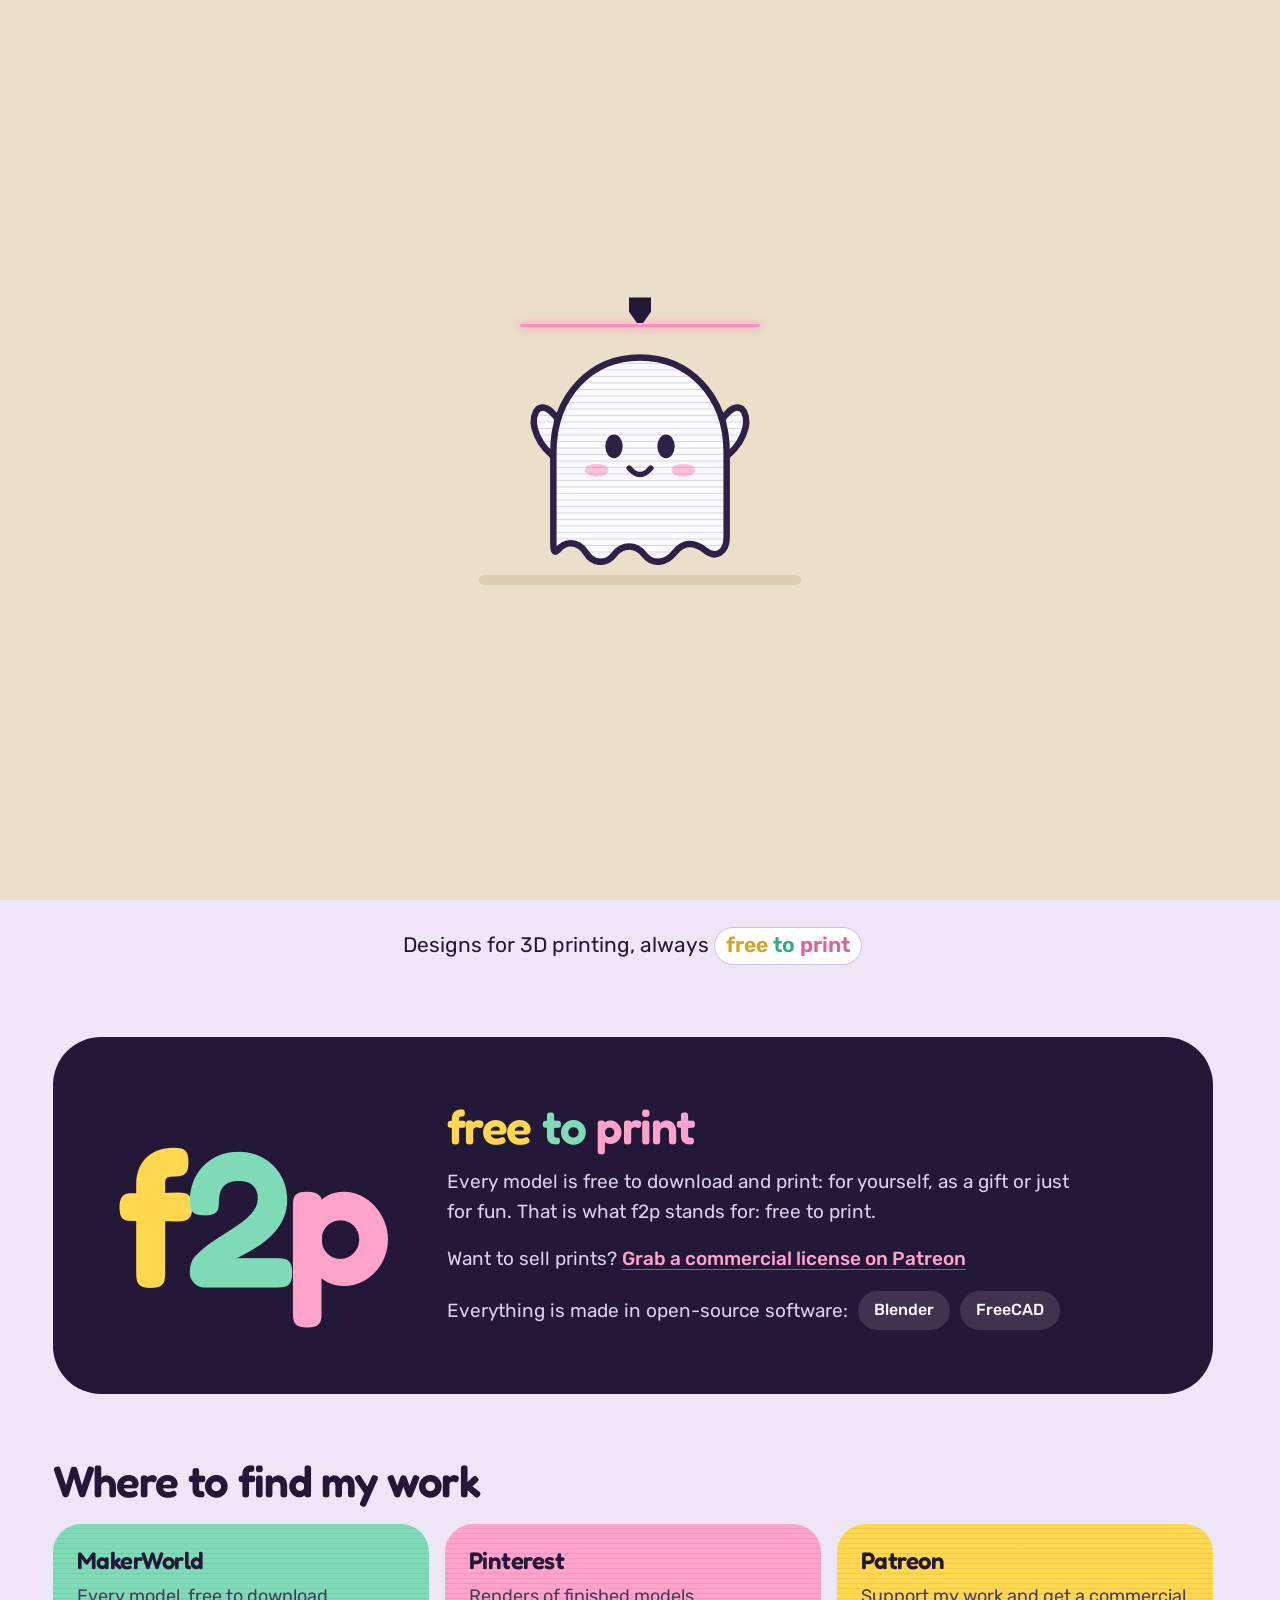
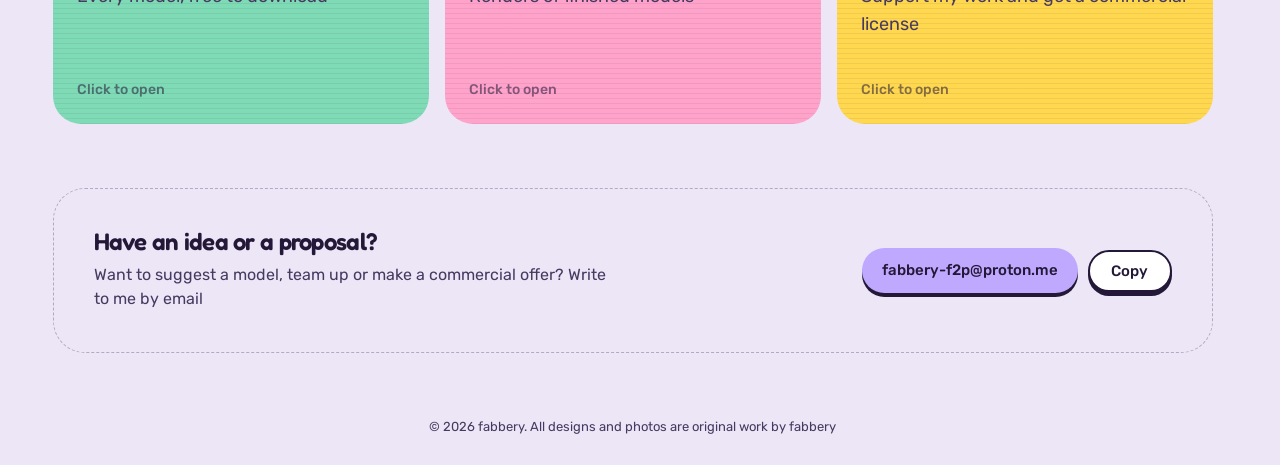
==== commit 4b12b93f: "Add files via upload" ====
--- a/index.html
+++ b/index.html
@@ -3,6 +3,10 @@
 <head>
   <meta charset="utf-8">
   <meta name="viewport" content="width=device-width, initial-scale=1">
+  <meta name="color-scheme" content="light dark">
+  <meta name="darkreader-lock">
+  <!-- Тема (светлая/тёмная) ставится до отрисовки, чтобы страница не мигала -->
+  <script>try { var t = localStorage.getItem('fabbery-theme'); if (t !== 'light' && t !== 'dark') t = matchMedia('(prefers-color-scheme: dark)').matches ? 'dark' : 'light'; document.documentElement.dataset.theme = t; } catch (e) {}</script>
   <title>fabbery — workshop and catalog of 3D-printable models</title>
   <meta name="description" content="fabbery is a workshop of 3D-printable models and toys: current projects, how they are made, and a catalog of print-ready models.">
   <!-- Заставка показывается один раз за визит и не показывается тем, кто отключил анимации -->
@@ -12,21 +16,15 @@
         document.documentElement.classList.add('no-intro');
     } catch (e) {}
   </script>
-  <!-- Направление въезда страницы: определяется до отрисовки, чтобы не было мигания -->
-  <script>
-    (function () {
-      try {
-        var o = ['home', 'workshop', 'catalog'], p = 'home',
-            l = sessionStorage.getItem('fabbery-nav-last');
-        if (l && l !== p && o.indexOf(l) > -1 && !matchMedia('(prefers-reduced-motion: reduce)').matches)
-          document.documentElement.classList.add(o.indexOf(p) > o.indexOf(l) ? 'enter-right' : 'enter-left');
-      } catch (e) {}
-    })();
-  </script>
+  <link rel="canonical" href="https://fabbery.world/">
+  <meta property="og:type" content="website">
+  <meta property="og:site_name" content="fabbery">
+  <meta property="og:title" content="fabbery — workshop and catalog of 3D-printable models">
+  <meta property="og:description" content="fabbery is a workshop of 3D-printable models and toys: current projects, how they are made, and a catalog of print-ready models.">
+  <meta property="og:url" content="https://fabbery.world/">
   <link rel="icon" href="assets/favicon.svg" type="image/svg+xml">
-  <link rel="preconnect" href="https://fonts.googleapis.com">
-  <link rel="preconnect" href="https://fonts.gstatic.com" crossorigin>
-  <link href="https://fonts.googleapis.com/css2?family=Comfortaa:wght@700&family=Rubik:wght@400;500;600&display=swap" rel="stylesheet">
+  <link rel="preload" href="assets/fonts/fredoka-600.woff" as="font" type="font/woff" crossorigin>
+  <link rel="preload" href="assets/fonts/rubik-400.woff" as="font" type="font/woff" crossorigin>
   <link rel="stylesheet" href="assets/styles.css">
 </head>
 <body data-page="home">
@@ -39,8 +37,8 @@
       <path style="fill: var(--g, #FBFAFF)" d="M196 124 C214 112 222 92 216 80 C210 70 196 80 188 104" />
       <path style="fill: var(--g, #FBFAFF)" d="M40 118 C40 64 76 30 120 30 C164 30 200 64 200 118 V196 C200 210 190 216 180 208 C170 200 160 200 152 210 C144 220 132 222 124 212 C116 202 104 202 96 212 C88 222 76 220 70 210 C62 198 50 200 44 208 C40 212 40 206 40 198 Z" />
     </g>
-    <ellipse fill="#2E2147" cx="96" cy="112" rx="8" ry="11" />
-    <ellipse fill="#2E2147" cx="144" cy="112" rx="8" ry="11" />
+    <ellipse fill="#2E2147" cx="96" cy="112" rx="8" ry="11" style="transform-box: fill-box; transform-origin: center; transform: translate(var(--ex, 0px), var(--ey, 0px)) scaleY(var(--eb, 1)); transition: transform .14s ease-out" />
+    <ellipse fill="#2E2147" cx="144" cy="112" rx="8" ry="11" style="transform-box: fill-box; transform-origin: center; transform: translate(var(--ex, 0px), var(--ey, 0px)) scaleY(var(--eb, 1)); transition: transform .14s ease-out" />
     <ellipse fill="#FFC2DC" cx="80" cy="134" rx="11" ry="6" />
     <ellipse fill="#FFC2DC" cx="160" cy="134" rx="11" ry="6" />
     <path fill="none" stroke="#2E2147" stroke-width="5" stroke-linecap="round" d="M110 132 Q120 144 130 132" />
@@ -70,12 +68,18 @@
   </div>
 </div>
 
-<header class="top" id="siteHeader"></header>
+<header id="siteHeader"></header>
 
 <main>
-  <div class="slogan">
-    <p class="slogan__main" data-i18n="home.slogan">Just a simple 3D world</p>
-  </div>
+  <!-- главный заголовок страницы: для поисковиков и экранных читалок, на экране его роль играет шапка -->
+  <h1 class="sr-only">fabbery — designs for 3D printing, free to print</h1>
+  <!-- лента последних дизайнов: строится из content/catalog.json (редактируется в админке: /admin) -->
+  <section class="latest" data-latest>
+    <button class="latest__arrow latest__arrow--prev" type="button" data-i18n-aria="latest.prev" aria-label="Previous designs"><svg viewBox="0 0 24 24" fill="none" stroke="currentColor" stroke-width="2.6" stroke-linecap="round" stroke-linejoin="round" aria-hidden="true"><path d="M15 5l-7 7 7 7"/></svg></button>
+    <div class="latest__view"><div class="latest__track"></div></div>
+    <button class="latest__arrow latest__arrow--next" type="button" data-i18n-aria="latest.next" aria-label="Next designs"><svg viewBox="0 0 24 24" fill="none" stroke="currentColor" stroke-width="2.6" stroke-linecap="round" stroke-linejoin="round" aria-hidden="true"><path d="M9 5l7 7-7 7"/></svg></button>
+    <p class="latest__label"><span data-i18n="latest.title">Latest designs</span> <a href="catalog.html" data-i18n="latest.all">See all in the catalog</a></p>
+  </section>
   <section class="split">
     <!-- МАСТЕРСКАЯ -->
     <a class="half half--workshop" href="workshop.html">
@@ -97,7 +101,7 @@
       </svg>
       <div class="half__text">
         <h2 data-i18n="home.workshop.title">Workshop</h2>
-        <p data-i18n="home.workshop.text">What is on the bench right now: current projects, how they were developed, and models coming soon</p>
+        <p data-i18n="home.workshop.text">Stories of selected models: how they were made, first sketches and the prints that failed</p>
       </div>
       <!-- кнопка и призрак в одном ряду: призрак никогда не наезжает на текст -->
       <div class="half__row">
@@ -125,7 +129,7 @@
       <span class="blob blob--pink" aria-hidden="true"></span>
       <div class="half__text">
         <h2 data-i18n="home.catalog.title">Catalog</h2>
-        <p data-i18n="home.catalog.text">Released models and toys, each one test-printed and prepared for 3D printing</p>
+        <p data-i18n="home.catalog.text">Everything that is already released: models and toys, test-printed and ready for 3D printing</p>
       </div>
       <div class="half__row">
         <div class="half__santa" aria-hidden="true">
@@ -153,7 +157,7 @@
       <div class="f2p__text">
         <h2 class="f2p__words"><span>free</span> <span>to</span> <span>print</span></h2>
         <p data-i18n="about.text">Every model is free to download and print: for yourself, as a gift or just for fun. That is what f2p stands for: free to print.</p>
-        <p class="f2p__sell"><span data-i18n="about.sell">Want to sell prints?</span> <a href="https://www.patreon.com/" target="_blank" rel="noopener" data-i18n="about.sellLink">Grab a commercial license on Patreon</a></p>
+        <p class="f2p__sell"><span data-i18n="about.sell">Want to sell prints?</span> <a href="https://www.patreon.com/cw/fabbery" data-link="patreon" target="_blank" rel="noopener" data-i18n="about.sellLink">Grab a commercial license on Patreon</a></p>
         <p class="f2p__tools">
           <span data-i18n="about.tools">Everything is made in open-source software:</span>
           <span class="chip">Blender</span>
@@ -163,16 +167,16 @@
     </div>
 
     <!-- ГДЕ НАЙТИ. ССЫЛКИ: замени адреса на свои профили -->
-    <h2 class="where__title" data-i18n="where.title">Where to find me</h2>
+    <h2 class="where__title" data-i18n="where.title">Where to find my work</h2>
     <ul class="where">
-      <li><a class="where__card where__card--mint" href="https://makerworld.com/" target="_blank" rel="noopener">
-        <b>MakerWorld</b><span data-i18n="where.makerworld">Every model, free to download</span><i data-i18n="where.open">Open</i>
+      <li><a class="where__card where__card--mint" data-link="makerworld" href="https://makerworld.com/@fabbery" target="_blank" rel="noopener">
+        <b>MakerWorld</b><span data-i18n="where.makerworld">Every model, free to download</span><i class="where__hint"><em class="hover-only" data-i18n="where.click">Click to open</em><em class="touch-only" data-i18n="where.tap">Tap to open</em></i>
       </a></li>
-      <li><a class="where__card where__card--pink" href="https://www.pinterest.com/" target="_blank" rel="noopener">
-        <b>Pinterest</b><span data-i18n="where.pinterest">Renders of finished models</span><i data-i18n="where.open">Open</i>
+      <li><a class="where__card where__card--pink" data-link="pinterest" href="https://pinterest.com/fabbery_3d" target="_blank" rel="noopener">
+        <b>Pinterest</b><span data-i18n="where.pinterest">Renders of finished models</span><i class="where__hint"><em class="hover-only" data-i18n="where.click">Click to open</em><em class="touch-only" data-i18n="where.tap">Tap to open</em></i>
       </a></li>
-      <li><a class="where__card where__card--lemon" href="https://www.patreon.com/" target="_blank" rel="noopener">
-        <b>Patreon</b><span data-i18n="where.patreon">Support my work and get a commercial license</span><i data-i18n="where.open">Open</i>
+      <li><a class="where__card where__card--lemon" data-link="patreon" href="https://www.patreon.com/cw/fabbery" target="_blank" rel="noopener">
+        <b>Patreon</b><span data-i18n="where.patreon">Support my work and get a commercial license</span><i class="where__hint"><em class="hover-only" data-i18n="where.click">Click to open</em><em class="touch-only" data-i18n="where.tap">Tap to open</em></i>
       </a></li>
     </ul>
 
@@ -183,15 +187,14 @@
         <p data-i18n="mail.text">Want to suggest a model, team up or make a commercial offer? Write to me by email</p>
       </div>
       <div class="mail__actions">
-        <a class="mail__address" href="mailto:fabbery-f2p@proton.me" target="_blank" rel="noopener" data-copy-also="fabbery-f2p@proton.me">fabbery-f2p@proton.me</a>
-        <button class="mail__copy" type="button" data-copy="fabbery-f2p@proton.me" data-i18n="mail.copy">Copy</button>
+        <a class="mail__address" data-email href="mailto:fabbery-f2p@proton.me" target="_blank" rel="noopener" data-copy-also="fabbery-f2p@proton.me">fabbery-f2p@proton.me</a>
+        <button class="mail__copy" type="button" data-email-copy data-copy="fabbery-f2p@proton.me" data-i18n="mail.copy">Copy</button>
       </div>
     </div>
   </section>
 </main>
 
 <script src="assets/i18n.js"></script>
-<script src="assets/catalog.js"></script>
 <script src="assets/script.js"></script>
 </body>
 </html>
--- a/assets/styles.css
+++ b/assets/styles.css
@@ -1,17 +1,30 @@
+/* Шрифты лежат на самом сайте (assets/fonts): к серверам Google браузер не обращается.
+   Только латиница — файлы в несколько раз легче. Лицензия SIL OFL — рядом со шрифтами. */
+/* Заголовки — Fredoka SemiBold: мягкий, «игрушечный»; один файл на все жирные начертания */
+@font-face { font-family: "Fredoka"; src: url("fonts/fredoka-600.woff") format("woff"); font-weight: 500 800; font-style: normal; font-display: swap; }
+@font-face { font-family: "Rubik"; src: url("fonts/rubik-400.woff") format("woff"); font-weight: 400; font-style: normal; font-display: swap; }
+@font-face { font-family: "Rubik"; src: url("fonts/rubik-500.woff") format("woff"); font-weight: 500; font-style: normal; font-display: swap; }
+@font-face { font-family: "Rubik"; src: url("fonts/rubik-600.woff") format("woff"); font-weight: 600; font-style: normal; font-display: swap; }
+
 /* fabbery — стили
    Общая база: слива и светлая бумага.
    Мастерская — синий чертёж, каталог — карамельные цвета катушек. */
 :root {
-  --paper: #F3F0FA;
-  --ghost: #FBFAFF;
-  --plum: #2E2147;
-  --plum-2: #5C4E78;
-  --line: #DDD5EE;
-  --lemon: #FFE27A;
-  --mint: #A8E6CF;
-  --pink: #FFC2DC;
-  --lilac: #D6C8FF;
-  --sky: #C4DBFF;
+  --paper: #ECE6F7;
+  --ghost: #FFFFFF;
+  --plum: #231837;
+  --plum-2: #463A60;
+  --ink: #231837;        /* тёмный текст на пастельных плашках — в обеих темах */
+  --ink-2: #463A60;
+  --drop: #231837;       /* цвет «пластиковой» тени под кнопками */
+  --f2p-bg: #231837;
+  --bar-bg: rgba(236, 230, 247, .92);
+  --line: #CBBFE3;
+  --lemon: #FFD84F;
+  --mint: #7FDBB6;
+  --pink: #FFA3CB;
+  --lilac: #BFA9FF;
+  --sky: #A3C6FF;
   --beige: #EBDFC9;
   --hat: #FFD24D;       /* жёлтый, как каска призрака: цвет мастерской в меню */
   --beige-2: #DCCDB2;
@@ -20,11 +33,11 @@
   --bp-line: #D7E5FF;   /* чертёж: линии и текст */
   --bp-dim: #8FB2EA;    /* чертёж: размеры */
 
-  --round: "Comfortaa", "Nunito", "Arial Rounded MT Bold", sans-serif;
+  --round: "Fredoka", "Nunito", "Arial Rounded MT Bold", sans-serif;
   --body: "Rubik", "Helvetica Neue", Arial, sans-serif;
   --wrap: 1160px;
   --gap: clamp(16px, 4vw, 40px);
-  --head: 64px;
+  --head: 76px;
   --mascot: clamp(96px, 10vw, 136px);   /* размер обоих призраков на главной */
   --pad: clamp(28px, 4vw, 56px);
   --share: 41vw;       /* ширина узкой половины при наведении на соседнюю */
@@ -32,6 +45,8 @@
 
 *, *::before, *::after { box-sizing: border-box; }
 [hidden] { display: none !important; }
+/* видно только экранным читалкам и поисковикам */
+.sr-only { position: absolute; width: 1px; height: 1px; margin: -1px; padding: 0; overflow: hidden; clip: rect(0 0 0 0); white-space: nowrap; border: 0; }
 body {
   margin: 0; min-height: 100vh; display: flex; flex-direction: column;
   background: var(--paper); color: var(--plum);
@@ -46,12 +61,22 @@
 .wrap { width: min(100% - 2 * var(--gap), var(--wrap)); margin-inline: auto; }
 
 /* ===== Верхняя полоса =====
-   Слева круглая кнопка разделов, по центру название, справа кнопка языка.
+   Слева кнопка разделов, по центру название и слоган, справа кнопка темы.
    Списки раскрываются при наведении (ПК) или по нажатию (телефон). */
-.bar { position: sticky; top: 0; z-index: 30; background: rgba(243, 240, 250, .9); backdrop-filter: blur(10px); border-bottom: 1px solid var(--line); }
+.bar { position: sticky; top: 0; z-index: 50; background: var(--bar-bg); backdrop-filter: blur(10px); border-bottom: 1px solid var(--line); }
 .bar__row { display: grid; grid-template-columns: 44px 1fr 44px; align-items: center; min-height: var(--head); }
+.bar__center { justify-self: center; display: grid; justify-items: center; gap: 1px; min-width: 0; }
+.bar__right { justify-self: end; display: flex; gap: 8px; }
+.bar__sub {
+  margin: 0; display: flex; flex-wrap: wrap; justify-content: center; align-items: center; gap: 2px 12px;
+  font: 700 11.5px/1.3 var(--round); letter-spacing: .02em; color: var(--plum-2); text-align: center;
+}
+.bar__count { display: inline-flex; align-items: center; gap: 6px; color: var(--plum-2); text-decoration: none; }
+.bar__count::before { content: ""; width: 7px; height: 7px; border-radius: 50%; background: var(--mint); box-shadow: 0 0 0 1.5px var(--plum-2); }
+.bar__count:hover { color: var(--plum); }
+.bar__count[hidden] { display: none; }
 .brand {
-  justify-self: center; padding: 6px 12px; text-decoration: none;
+  justify-self: center; padding: 2px 12px; text-decoration: none;
   font: 700 26px/1 var(--round); letter-spacing: -0.03em;
 }
 
@@ -61,14 +86,10 @@
   display: grid; place-items: center;
   border: 2px solid var(--plum); background: transparent; color: var(--plum);
   font: 600 15px/1 var(--body); text-transform: lowercase; cursor: pointer;
-  transition: background-color .4s, border-color .4s, color .4s, transform .15s;
-}
-@media (hover: hover) { .rb:hover { transform: scale(1.07); } }
+}
 /* кнопка разделов окрашена в цвет текущей страницы, на главной — прозрачная с обводкой */
-.bar[data-page="catalog"] .rb--menu { background: var(--pink); border-color: var(--pink); }
-.bar[data-page="workshop"] .rb--menu { background: var(--hat); border-color: var(--hat); }
-.bar[data-page="buy"] .rb--menu { background: var(--mint); border-color: var(--mint); }
-.bar[data-page="contacts"] .rb--menu { background: var(--lilac); border-color: var(--lilac); }
+.bar[data-page="catalog"] .rb--menu { background: var(--pink); border-color: var(--pink); color: var(--ink); }
+.bar[data-page="workshop"] .rb--menu { background: var(--hat); border-color: var(--hat); color: var(--ink); }
 .dd--lang.is-open .rb--lang { background: var(--plum); color: var(--ghost); }
 
 .burger { position: relative; width: 16px; height: 12px; }
@@ -146,43 +167,76 @@
 .dd__inner[data-active="home"] .pill { border-color: var(--plum); }
 .dd__inner[data-active="catalog"] .pill { background: var(--pink); }
 .dd__inner[data-active="workshop"] .pill { background: var(--hat); }
-.dd__inner[data-active="buy"] .pill { background: var(--mint); }
-.dd__inner[data-active="contacts"] .pill { background: var(--lilac); }
 
 a, button { -webkit-tap-highlight-color: transparent; }
 
-/* Переход между страницами: старая уезжает в сторону, новая въезжает с другой */
+/* Перелистывание без перезагрузки: старая страница (.page-old) уходит в сторону, новая въезжает
+   (анимация — в script.js). Шапка и меню при этом не перерисовываются вообще.
+   scrollbar-gutter: место под полосу прокрутки есть всегда, поэтому страница не дёргается вбок. */
 html { scroll-behavior: auto; overflow-x: hidden; scrollbar-gutter: stable; }
 body { overflow-x: clip; }
-.enter-right :is(main, .foot) { animation: flip-in-right .55s cubic-bezier(.2, .75, .25, 1) both; }
-.enter-left :is(main, .foot) { animation: flip-in-left .55s cubic-bezier(.2, .75, .25, 1) both; }
-.leave-left :is(main, .foot), .leave-right :is(main, .foot) {
-  transition: transform .42s cubic-bezier(.55, 0, .8, .25), opacity .38s ease-in; opacity: 0;
-}
-/* перелистывание: страница уходит в сторону с лёгким поворотом, как лист */
-.leave-left :is(main, .foot) { transform-origin: right center; transform: translateX(-24%); }
-.leave-right :is(main, .foot) { transform-origin: left center; transform: translateX(24%); }
-@keyframes flip-in-right { from { transform-origin: left center; transform: translateX(24%); opacity: 0; } }
-@keyframes flip-in-left { from { transform-origin: right center; transform: translateX(-24%); opacity: 0; } }
-
-/* Перелистывание без перезагрузки: старая страница (.page-old) уходит, новая въезжает.
-   Шапка и меню при этом не перерисовываются вообще. */
 .page-old { position: fixed; z-index: 1; pointer-events: none; margin: 0 !important; box-sizing: border-box; }
-.bar { z-index: 50; }
-
-/* ===== Главная: две половины ===== */
-.slogan { padding: clamp(14px, 2vw, 22px) var(--pad); text-align: center; }
-.slogan p { margin: 0; }
-.slogan__main { font: 700 13px/1.3 var(--round); letter-spacing: .02em; color: var(--plum-2); }
-.slogan__sub { margin-top: 6px !important; font-size: clamp(15px, 1.3vw, 17px); color: var(--plum); }
+
+/* ===== Главная ===== */
+/* лента последних дизайнов: карточки с квадратным фото сами медленно едут, стрелки листают */
+.latest { position: relative; padding: clamp(14px, 2vw, 22px) 0 clamp(16px, 2.4vw, 26px); }
+.latest__view {
+  overflow-x: auto; scrollbar-width: none; overscroll-behavior-x: contain;
+  -webkit-mask-image: linear-gradient(90deg, transparent, #000 5%, #000 95%, transparent);
+          mask-image: linear-gradient(90deg, transparent, #000 5%, #000 95%, transparent);
+}
+.latest__view::-webkit-scrollbar { display: none; }
+.latest__track { display: flex; width: max-content; gap: 16px; padding: 6px clamp(24px, 5vw, 64px) 12px; }
+.tile { flex: none; width: clamp(120px, 11vw, 150px); color: var(--plum); text-decoration: none; }
+.tile__pic {
+  display: grid; place-items: center; aspect-ratio: 1; border-radius: 22px; overflow: hidden;
+  border: 2px solid var(--plum); box-shadow: 0 4px 0 var(--drop);
+  background-image: repeating-linear-gradient(0deg, rgba(35, 24, 55, .07) 0 1px, transparent 1px 5px);
+  transition: translate .12s ease-out, box-shadow .12s ease-out;
+}
+.tile:hover .tile__pic { translate: 0 -3px; box-shadow: 0 7px 0 var(--drop); }
+.tile:active .tile__pic { translate: 0 2px; box-shadow: 0 2px 0 var(--drop); }
+.tile__pic svg { width: 62%; overflow: visible; }
+.tile__pic img { width: 100%; height: 100%; object-fit: cover; }
+.tile--mint .tile__pic { background-color: var(--mint); }
+.tile--pink .tile__pic { background-color: var(--pink); }
+.tile--lemon .tile__pic { background-color: var(--lemon); }
+.tile--lilac .tile__pic { background-color: var(--lilac); }
+.tile--sky .tile__pic { background-color: var(--sky); }
+.tile b { display: block; margin: 12px 4px 0; font: 700 15px/1.2 var(--round); letter-spacing: -0.01em; white-space: nowrap; overflow: hidden; text-overflow: ellipsis; }
+.tile small { display: block; margin: 2px 4px 0; font-size: 13px; color: var(--plum-2); white-space: nowrap; overflow: hidden; text-overflow: ellipsis; }
+.tile time { display: block; margin: 3px 4px 0; font-size: 12px; color: var(--plum-2); opacity: .7; white-space: nowrap; }
+.latest__arrow {
+  position: absolute; top: calc(clamp(14px, 2vw, 22px) + 6px + clamp(120px, 11vw, 150px) / 2); translate: 0 -50%; z-index: 2;
+  width: 44px; height: 44px; border-radius: 50%; display: grid; place-items: center;
+  border: 2px solid var(--plum); background: var(--ghost); color: var(--plum); cursor: pointer;
+  box-shadow: 0 3px 0 var(--drop); transition: translate .12s ease-out, box-shadow .12s ease-out;
+}
+.latest__arrow svg { width: 18px; height: 18px; }
+.latest__arrow--prev { left: clamp(8px, 2vw, 24px); }
+.latest__arrow--next { right: clamp(8px, 2vw, 24px); }
+.latest__arrow:hover { translate: 0 calc(-50% - 1px); box-shadow: 0 4px 0 var(--drop); }
+.latest__arrow:active { translate: 0 calc(-50% + 2px); box-shadow: 0 1px 0 var(--drop); }
+.latest__arrow:focus-visible { outline: 3px solid var(--plum); outline-offset: 3px; }
+.latest__label { margin: 6px 0 0; text-align: center; font-size: 14px; color: var(--plum-2); }
+.latest__label span { font: 700 14px/1.3 var(--round); color: var(--plum); margin-right: 6px; }
+.latest__label a { color: var(--plum-2); text-underline-offset: 3px; }
+@media (max-width: 760px) {
+  .latest__arrow { width: 38px; height: 38px; }
+  .tile { width: 132px; }
+  .latest__arrow { top: calc(clamp(14px, 2vw, 22px) + 6px + 66px); }
+}
+
+/* две половины: мастерская и каталог */
 /* «free to print» в пастельных цветах f2p на светлой спокойной плашке */
 .slogan__f2p { display: inline-block; padding: 1px 11px 2px; border-radius: 999px; background: #fff; border: 1px solid var(--line); font-weight: 600; white-space: nowrap; }
-.slogan__f2p span:nth-child(1) { color: #E8B53C; }
-.slogan__f2p span:nth-child(2) { color: #5CC79E; }
-.slogan__f2p span:nth-child(3) { color: #F089B5; }
+.slogan__f2p span:nth-child(1) { color: #D9A11E; }
+.slogan__f2p span:nth-child(2) { color: #2EAE80; }
+.slogan__f2p span:nth-child(3) { color: #E45F98; }
 .split {
   display: grid; grid-template-columns: 1fr 1fr;
-  min-height: calc(100svh - var(--head) - 88px);
+  /* половины помещаются на экран вместе с шапкой и лентой последних дизайнов */
+  height: clamp(400px, calc(100svh - var(--head) - 310px), 620px);
   transition: grid-template-columns .5s cubic-bezier(.4, 0, .2, 1);
 }
 .split:has(.half--workshop:hover, .half--workshop:focus-visible) { grid-template-columns: 1.18fr .82fr; }
@@ -206,7 +260,7 @@
 }
 .half__cta {
   flex: none; display: inline-flex; align-items: center; min-height: 48px; padding: 0 24px;
-  border-radius: 24px; font-weight: 500; transition: background .2s, color .2s;
+  border-radius: 24px; font-weight: 500;
 }
 
 /* Мастерская */
@@ -218,7 +272,6 @@
   background-size: 32px 32px;
 }
 .half--workshop p { color: #B9CCEB; }
-.half--workshop .half__local { color: var(--bp-line); font-weight: 500; }
 .half--workshop .half__cta { background: var(--bp-line); color: var(--bp); }
 .half--workshop:hover .half__cta { background: var(--lemon); }
 /* чертёж стоит в общем потоке над текстом: если места мало, он уменьшается, а не наезжает на заголовок */
@@ -245,8 +298,6 @@
 /* Каталог */
 .half--catalog { background: var(--ghost); color: var(--plum); }
 .half--catalog p { color: var(--plum-2); }
-.half--catalog .half__cta { background: var(--plum); color: var(--ghost); }
-.half--catalog:hover .half__cta { background: var(--pink); color: var(--plum); }
 .blob { position: absolute; border-radius: 50%; z-index: 0; transition: transform .7s cubic-bezier(.4, 0, .2, 1); }
 .blob--lemon { width: 46%; aspect-ratio: 1; background: var(--lemon); top: -12%; right: -10%; }
 .blob--mint { width: 28%; aspect-ratio: 1; background: var(--mint); top: 34%; right: 30%; }
@@ -262,11 +313,9 @@
 .half--catalog:hover .half__santa { transform: rotate(4deg) translateY(-8px); }
 /* когда каталог сужается, призрак в шапке тихо прячется, чтобы не залезть на текст */
 @media (min-width: 861px) { .split:has(.half--workshop:hover, .half--workshop:focus-visible) .half__santa { opacity: 0; transform: rotate(-6deg) scale(.8); } }
-.half__shadow { width: 50%; height: 14px; border-radius: 50%; background: var(--line); animation: shadow 4.5s ease-in-out infinite; }
 .float { animation: float 4.5s ease-in-out infinite; }
 .float--late { animation-delay: -2.1s; }  /* призраки покачиваются не в такт друг другу */
 @keyframes float { 0%, 100% { transform: translateY(0) rotate(-2deg); } 50% { transform: translateY(-14px) rotate(2deg); } }
-@keyframes shadow { 0%, 100% { transform: scaleX(1); } 50% { transform: scaleX(.8); opacity: .7; } }
 
 .idea { margin-block: 28px 0; font-size: clamp(18px, 1.8vw, 21px); color: var(--plum); max-width: 44em; text-align: center; }
 
@@ -275,7 +324,7 @@
 .f2p {
   display: grid; grid-template-columns: auto minmax(0, 1fr); align-items: center; gap: clamp(24px, 5vw, 64px);
   padding: clamp(28px, 5vw, 64px); border-radius: clamp(24px, 4vw, 48px);
-  background: var(--plum); color: var(--ghost);
+  background: var(--f2p-bg); color: #FBFAFF;
 }
 /* «f2p» буквами цвета катушек — главный акцент блока */
 .f2p__mark { margin: 0; font: 700 clamp(88px, 15vw, 200px)/.85 var(--round); letter-spacing: -0.05em; }
@@ -291,57 +340,58 @@
 .f2p__sell a { color: var(--pink); font-weight: 500; text-decoration: underline; text-decoration-color: rgba(255, 194, 220, .45); text-underline-offset: 4px; transition: text-decoration-color .2s ease; }
 .f2p__sell a:hover { text-decoration-color: var(--pink); }
 .f2p__tools { display: flex; flex-wrap: wrap; align-items: center; gap: 10px; margin-bottom: 0 !important; }
-.chip { padding: 7px 16px; border-radius: 20px; background: rgba(251, 250, 255, .12); color: var(--ghost); font-weight: 500; font-size: 16px; }
+.chip { padding: 7px 16px; border-radius: 20px; background: rgba(251, 250, 255, .12); color: #FBFAFF; font-weight: 500; font-size: 16px; }
 
 .lost { min-height: 60vh; display: grid; place-items: center; align-content: center; gap: 14px; text-align: center; padding: 40px 0; }
 .lost__ghost { width: clamp(110px, 14vw, 150px); overflow: visible; }
 .lost h1 { font-size: clamp(32px, 5vw, 56px); }
 .lost p { margin: 0 0 10px; color: var(--plum-2); max-width: 28em; }
-.copyright { margin: 0; padding: 8px var(--pad) 28px; text-align: center; font-size: 13px; color: var(--plum-2); opacity: .8; }
+.copyright { margin: 0; padding: 8px var(--pad) 28px; text-align: center; font-size: 13px; color: var(--plum-2); }
 .mail {
   display: flex; flex-wrap: wrap; align-items: center; justify-content: space-between; gap: 22px 40px;
   margin: clamp(40px, 6vw, 64px) 0 clamp(8px, 2vw, 24px); padding: clamp(26px, 4vw, 40px);
-  border-radius: 32px; border: 1.5px dashed var(--line);
+  border-radius: 32px; border: 1.5px dashed rgba(70, 58, 96, .35);
 }
 .mail__text { flex: 1 1 22rem; }
 .mail__text h2 { font-size: clamp(20px, 1.9vw, 24px); margin-bottom: 8px; color: var(--plum); }
 .mail__text p { margin: 0; color: var(--plum-2); max-width: 32em; font-size: 16px; }
 .mail__actions { display: flex; flex-wrap: wrap; align-items: center; gap: 10px; }
 .mail__address {
-  padding: 11px 20px; border-radius: 999px; background: var(--lilac); color: var(--plum);
+  padding: 11px 20px; border-radius: 999px; background: var(--lilac); color: var(--ink);
   font-weight: 500; font-size: 15px; text-decoration: none; transition: background-color .2s ease, color .2s ease;
 }
 .mail__address:hover { background: var(--plum); color: var(--ghost); }
 .mail__copy {
-  padding: 10px 16px; border-radius: 999px; border: 1.5px solid var(--line); background: none;
+  padding: 10px 16px; border-radius: 999px; border: 2px solid var(--plum); background: var(--ghost);
   font: 500 15px var(--body); color: var(--plum); cursor: pointer; min-width: 84px;
   transition: background-color .2s ease;
 }
-.mail__copy:hover { background: rgba(46, 33, 71, .06); }
-.mail__copy.is-done { background: var(--mint); border-color: var(--mint); }
 .mail__address:focus-visible, .mail__copy:focus-visible { outline: 3px solid var(--plum); outline-offset: 3px; }
 @media (max-width: 760px) { .mail__address { font-size: 15px; padding: 11px 18px; } }
 .where__title { font-size: clamp(30px, 4vw, 44px); margin: clamp(40px, 6vw, 64px) 0 20px; }
 .where { list-style: none; margin: 0; padding: 0; display: grid; grid-template-columns: repeat(auto-fit, minmax(220px, 1fr)); gap: 16px; }
 .where__card {
   display: flex; flex-direction: column; gap: 8px; height: 100%; min-height: 200px;
-  padding: 24px; border-radius: 28px; text-decoration: none; color: var(--plum);
+  padding: 24px; border-radius: 28px; text-decoration: none; color: var(--ink);
   transition: transform .3s cubic-bezier(.3, 1.4, .5, 1);
 }
 .where__card b { font: 700 24px/1.1 var(--round); letter-spacing: -0.02em; }
 .where__card sup { font-size: .6em; }
-.where__card span { color: var(--plum-2); }
+.where__card span { color: var(--ink-2); }
+/* подсказка внизу карточки: вся карточка — ссылка, поэтому без отдельной кнопки */
 .where__card i {
-  margin-top: auto; align-self: flex-start; padding: 8px 16px; border-radius: 18px;
-  background: var(--plum); color: var(--ghost); font-style: normal; font-weight: 500; font-size: 15px;
-}
+  margin-top: auto; align-self: flex-start; font-style: normal; font-size: 14px; font-weight: 500;
+  color: var(--ink); opacity: .55; transition: opacity .2s ease;
+}
+.where__card i em { font-style: normal; }
+.where__card:hover i, .where__card:focus-visible i { opacity: .9; }
+.touch-only { display: none; }
+@media (hover: none) { .hover-only { display: none; } .touch-only { display: inline; } }
 /* при наведении каждая карточка отклоняется по-своему: угол и подъём выбираются случайно (script.js) */
 @media (hover: hover) { .where__card:hover { transform: translate(var(--tx, 0), var(--ty, -6px)) rotate(var(--rot, -1deg)); } }
 .where__card--mint { background: var(--mint); }
 .where__card--pink { background: var(--pink); }
 .where__card--lemon { background: var(--lemon); }
-.where__card--lilac { background: var(--lilac); }
-.where__note { margin: 16px 0 0; font-size: 13px; color: var(--plum-2); }
 
 @media (max-width: 620px) {
   .f2p { grid-template-columns: 1fr; gap: 12px; }
@@ -358,10 +408,7 @@
   border-radius: clamp(24px, 4vw, 48px);
   display: flex; flex-direction: column;
 }
-.panel--pink { background: var(--pink); }
-.panel--mint { background: var(--mint); }
-.panel--lemon { background: var(--lemon); }
-.panel--lilac { background: var(--lilac); }
+.panel--pink { background: var(--pink); color: var(--ink); }
 .panel--blueprint {
   background-color: var(--bp); color: var(--bp-line);
   background-image:
@@ -370,8 +417,6 @@
   background-size: 32px 32px;
 }
 .panel h1 { font-size: clamp(40px, 7vw, 80px); }
-.soon { margin: auto 0 0; padding-top: 48px; color: var(--plum-2); }
-.panel--blueprint .soon { color: #B9CCEB; }
 
 /* ===== Мастерская ===== */
 .lead { max-width: 36em; margin: 18px 0 0; font-size: clamp(18px, 1.6vw, 22px); line-height: 1.5; color: var(--plum-2); }
@@ -381,8 +426,10 @@
   background-image: radial-gradient(rgba(46, 33, 71, .09) 1.6px, transparent 1.8px);
   background-size: 22px 22px;
 }
-.cat-head .lead { color: var(--plum-2); }
-.cat-head + .catalog { margin-top: clamp(36px, 5vw, 56px); }
+.cat-head .lead { color: var(--ink-2); }
+.cat-note { display: flex; align-items: flex-start; gap: 10px; margin: 18px 4px 0; font-size: 15px; color: var(--plum-2); }
+.cat-note::before { content: ""; flex: none; margin-top: .55em; width: 8px; height: 8px; border-radius: 50%; background: var(--plum-2); opacity: .5; }
+.cat-note + .catalog { margin-top: clamp(28px, 4vw, 44px); }
 
 /* коллекции мастерской: каждая сворачивается и разворачивается прямо на странице */
 .collections { margin: clamp(40px, 6vw, 72px) 0 0; }
@@ -438,63 +485,78 @@
 .story.no-anim .story__body, .story.no-anim .story__inner, .story.no-anim .story__plus { transition: none !important; }
 .story__tag--wip { background: var(--lemon); }
 .story__head { margin-bottom: clamp(28px, 4vw, 48px); }
+.story__head:not(:has(h2)) { margin-bottom: 0; }
 .story__tag {
   display: inline-block; margin: 0 0 14px; padding: 4px 14px; border-radius: 999px;
-  background: var(--hat); font: 600 14px/1.4 var(--body);
+  background: var(--hat); color: var(--ink); font: 600 14px/1.4 var(--body);
 }
 .story__head h2 { font-size: clamp(30px, 4.5vw, 52px); max-width: 14em; }
-.story__part { max-width: 40rem; margin: 0 0 clamp(36px, 5vw, 56px); }
-.story__part--wide { max-width: none; }
-.story__part--wide > p { max-width: 40rem; }
-.story__part h3 {
-  position: relative; margin: 0 0 12px; padding-left: 22px;
+.story__icon--photo { overflow: hidden; }
+.story__icon--photo img { width: 100%; height: 100%; object-fit: cover; }
+
+/* блоки истории: идут друг за другом в том порядке, в каком собраны в админке */
+.story__inner > * + * { margin-top: 18px; }
+.story__inner > * + .story__h { margin-top: clamp(36px, 5vw, 56px); }
+.story__inner > * + .story__sub { margin-top: clamp(24px, 3vw, 32px); }
+.story__inner > .story__h + *, .story__inner > .story__sub + * { margin-top: 12px; }
+.story__inner > * + :is(.snaps, .swatches) { margin-top: 28px; }
+.story__inner > * + .story__end { margin-top: clamp(36px, 5vw, 56px); }
+.story__h {
+  position: relative; margin: 0; padding-left: 22px;
   font: 700 clamp(22px, 2vw, 26px)/1.2 var(--round); letter-spacing: -0.02em;
 }
-.story__part h3::before {
+.story__h::before {
   content: ""; position: absolute; left: 0; top: .42em; width: 10px; height: 10px; border-radius: 50%;
   border: 2px solid var(--plum); background: var(--hat);
 }
-.story__part p { margin: 0; font-size: 18px; line-height: 1.65; color: var(--plum-2); }
-.story__part--intro p { font-size: clamp(19px, 1.7vw, 22px); color: var(--plum); }
-
-.snaps { display: grid; grid-template-columns: repeat(3, 1fr); gap: clamp(18px, 3vw, 36px); margin-top: 28px; }
+.story__sub { margin: 0; font: 700 clamp(18px, 1.6vw, 20px)/1.25 var(--round); color: var(--plum); }
+.story__text { max-width: 40rem; font-size: 18px; line-height: 1.65; color: var(--plum-2); }
+.story__text > * { margin: 0; }
+.story__text > * + * { margin-top: 12px; }
+.story__text ul, .story__text ol { padding-left: 1.3em; }
+.story__text strong { color: var(--plum); font-weight: 600; }
+.story__text a { color: var(--plum); text-underline-offset: 3px; }
+.story__text--large { font-size: clamp(19px, 1.7vw, 22px); color: var(--plum); }
+
+.snaps { display: grid; grid-template-columns: repeat(3, 1fr); gap: clamp(18px, 3vw, 36px); }
 .snaps--two { grid-template-columns: repeat(2, 1fr); }
+.snaps--one { grid-template-columns: minmax(0, 40rem); }
 .snap { margin: 0; padding: 12px 12px 14px; background: #fff; border-radius: 6px; rotate: var(--r, 0deg);
   box-shadow: 0 1px 0 var(--line), 0 14px 30px -18px rgba(46, 33, 71, .35); position: relative; }
 .snap::before {  /* полоска скотча */
   content: ""; position: absolute; top: -10px; left: 50%; width: 76px; height: 22px; translate: -50% 0; rotate: calc(var(--r, 0deg) * -2);
   background: rgba(255, 226, 122, .75); border-radius: 2px;
 }
-.snaps--fails .snap::before { background: rgba(255, 194, 220, .8); }
+.snaps--pink .snap::before { background: rgba(255, 194, 220, .8); }
 .snap__img { display: block; width: 100%; aspect-ratio: 4 / 3; object-fit: cover; border-radius: 3px; background: var(--paper); }
 div.snap__img { display: grid; place-items: center; border: 1.5px dashed var(--line); color: var(--plum-2); font-size: 14px; }
-div.snap__img::after { content: "photo: " attr(data-ph); opacity: .7; }
+div.snap__img::after { content: "photo coming soon"; opacity: .7; }
 .snap figcaption { margin-top: 10px; font-size: 15px; color: var(--plum-2); text-align: center; }
 
-.swatches { list-style: none; padding: 0; margin: 28px 0 0; display: flex; flex-wrap: wrap; gap: clamp(16px, 3vw, 40px); }
+.swatches { list-style: none; padding: 0; margin: 0; display: flex; flex-wrap: wrap; gap: clamp(16px, 3vw, 40px); }
 .swatches li { display: grid; justify-items: center; gap: 4px; width: 128px; }
 .swatches svg { width: 100%; }
 .swatches span { font: 700 17px/1.2 var(--round); }
-.swatches em { font-style: normal; font-size: 14px; padding: 2px 10px; border-radius: 999px; background: var(--mint); }
+.swatches em { font-style: normal; font-size: 14px; padding: 2px 10px; border-radius: 999px; background: var(--mint); color: var(--ink); }
 .swatches em.is-out { background: transparent; color: var(--plum-2); text-decoration: line-through; text-decoration-color: rgba(46, 33, 71, .4); }
 
 .story__end {
   display: flex; flex-wrap: wrap; align-items: center; justify-content: space-between; gap: 18px;
-  padding: 26px 30px; border-radius: 28px; background: var(--pink);
-}
+  padding: 26px 30px; border-radius: 28px; background: var(--pink); color: var(--ink);
+}
+.story__end .half__cta { background: var(--ink); color: #FFFFFF; --shade: #000; }
 .story__end p { margin: 0; font: 700 clamp(20px, 2vw, 24px)/1.25 var(--round); }
 
 /* ===== Каталог ===== */
-.page-head { padding: clamp(36px, 6vw, 72px) 0 clamp(24px, 4vw, 40px); }
-.page-head h1 { font-size: clamp(44px, 7vw, 84px); }
 .coll { margin-bottom: clamp(40px, 6vw, 64px); }
 .coll__head { display: flex; flex-wrap: wrap; align-items: baseline; gap: 6px 18px; margin-bottom: 22px; }
 .coll__head h2 { font-size: clamp(28px, 3.4vw, 40px); }
 .coll__head p { margin: 0; color: var(--plum-2); flex: 1 1 18rem; }
 .coll__count { font-size: 15px; color: var(--plum-2); }
-.cards { list-style: none; margin: 0; padding: 0; display: grid; grid-template-columns: repeat(auto-fill, minmax(230px, 1fr)); gap: 20px; }
-.card { display: flex; flex-direction: column; padding: 14px 14px 18px; border-radius: 26px; background: var(--ghost); border: 1px solid var(--line); }
-.card__pic { aspect-ratio: 1; border-radius: 18px; display: grid; place-items: center; overflow: hidden; margin-bottom: 14px; }
+/* карточки моделей: компактные, на широком экране — по шесть в ряд */
+.cards { list-style: none; margin: 0; padding: 0; display: grid; grid-template-columns: repeat(auto-fill, minmax(168px, 1fr)); gap: 14px; }
+.card { display: flex; flex-direction: column; padding: 10px 10px 14px; border-radius: 22px; background: var(--ghost); border: 1px solid var(--line); }
+.card__pic { aspect-ratio: 1; border-radius: 15px; display: grid; place-items: center; overflow: hidden; margin-bottom: 10px; }
 .card--mint .card__pic { background: var(--mint); }
 .card--pink .card__pic { background: var(--pink); }
 .card--lemon .card__pic { background: var(--lemon); }
@@ -503,32 +565,41 @@
 .card__pic img { width: 100%; height: 100%; object-fit: cover; }
 .card__ghost { width: 62%; transition: translate .35s cubic-bezier(.34, 1.4, .5, 1); }
 .card:hover .card__ghost { translate: 0 -6px; }
-.card h3 { margin: 0 4px 4px; font: 700 20px/1.2 var(--round); letter-spacing: -0.02em; }
-.card p { margin: 0 4px; color: var(--plum-2); font-size: 15px; line-height: 1.5; }
-.card__links { margin-top: auto; padding: 14px 4px 0; display: flex; flex-wrap: wrap; gap: 6px 16px; }
-.card__links a { font-weight: 600; font-size: 15px; color: var(--plum); text-underline-offset: 3px; }
+.card h3 { margin: 0 4px 3px; font: 700 17px/1.2 var(--round); letter-spacing: -0.02em; }
+/* описание — не больше трёх строк, чтобы карточки в ряду были одной высоты */
+.card p { margin: 0 4px; color: var(--plum-2); font-size: 14px; line-height: 1.45; display: -webkit-box; -webkit-line-clamp: 3; line-clamp: 3; -webkit-box-orient: vertical; overflow: hidden; }
+.card__links { margin-top: auto; padding: 10px 4px 0; display: flex; flex-direction: column; align-items: flex-start; gap: 4px; }
+.card__links a { font-weight: 600; font-size: 14px; color: var(--plum); text-underline-offset: 3px; }
 .card__links .card__story { color: var(--plum-2); }
+/* скоро выйдут: такие же карточки, но с пунктирной рамкой — модель ещё «на столе» */
 .next {
-  display: grid; gap: 4px; margin: 0 0 24px; padding: 24px 28px; border-radius: 26px;
-  border: 1.5px dashed var(--plum-2); color: var(--plum); text-decoration: none; max-width: 30rem;
+  display: flex; flex-direction: column; height: 100%; padding: 10px 10px 14px; border-radius: 22px;
+  border: 1.5px dashed var(--plum-2); color: var(--plum); text-decoration: none;
   transition: border-color .2s ease, background-color .2s ease;
 }
-.next:hover { border-color: var(--plum); background: rgba(255, 210, 77, .18); }
-.next__label { font-size: 14px; color: var(--plum-2); }
-.next b { font: 700 22px/1.2 var(--round); }
+a.next:hover { border-color: var(--plum); background: rgba(255, 210, 77, .14); }
+.next .card__pic { opacity: .85; }
+.next b { margin: 0 4px 3px; font: 700 17px/1.2 var(--round); letter-spacing: -0.02em; }
+.next span:not(.card__pic) { margin: 0 4px; font-size: 14px; line-height: 1.45; color: var(--plum-2); }
+.next em { margin: auto 4px 0; padding-top: 10px; font-style: normal; font-weight: 600; font-size: 14px; text-decoration: underline; text-underline-offset: 3px; color: var(--plum-2); }
+.next.card--mint .card__pic { background: var(--mint); }
+.next.card--pink .card__pic { background: var(--pink); }
+.next.card--lemon .card__pic { background: var(--lemon); }
+.next.card--lilac .card__pic { background: var(--lilac); }
+.next.card--sky .card__pic { background: var(--sky); }
 
 @media (max-width: 760px) {
   .snaps, .snaps--two { grid-template-columns: 1fr 1fr; }
-  .snaps .snap:nth-child(3) { grid-column: 1 / -1; width: 60%; justify-self: center; }
-  .snaps--two .snap:nth-child(3) { width: auto; }
+  .snaps--three .snap:nth-child(3n) { grid-column: 1 / -1; width: 60%; justify-self: center; }
+  .snaps--one { grid-template-columns: 1fr; }
   .swatches { gap: 14px; }
   .swatches li { width: calc(50% - 7px); }
   .swatches svg { width: 70%; }
   .story__end { padding: 22px; }
-  .cards { grid-template-columns: 1fr 1fr; gap: 12px; }
-  .card { padding: 10px 10px 14px; border-radius: 20px; }
-  .card h3 { font-size: 17px; }
-  .card p { font-size: 14px; }
+  .cards { grid-template-columns: 1fr 1fr; gap: 10px; }
+  .card, .next { padding: 8px 8px 12px; border-radius: 18px; }
+  .card h3, .next b { font-size: 16px; }
+  .card p, .next span:not(.card__pic) { font-size: 13px; }
 }
 @media (max-width: 760px) {
   .story__toggle { padding: 10px 12px 10px 10px; }
@@ -539,11 +610,6 @@
 @media (prefers-reduced-motion: reduce) {
   .card__ghost, .story__body, .story__inner, .story__plus, .story__icon svg { transition: none !important; }
 }
-
-/* Подвал */
-.foot { padding: 36px 0 40px; color: var(--plum-2); font-size: 15px; }
-.foot__row { display: flex; flex-wrap: wrap; justify-content: space-between; align-items: baseline; gap: 12px 32px; }
-.foot__brand { font: 700 22px/1 var(--round); color: var(--plum); letter-spacing: -0.03em; }
 
 /* ===== Заставка: призрак печатается слоями ===== */
 .intro { position: fixed; inset: 0; z-index: 100; display: grid; place-items: center; overflow: hidden; cursor: pointer; }
@@ -585,9 +651,10 @@
   .split, .split:has(.half:hover), .split:has(.half:focus-visible) { grid-template-columns: 1fr; }
   .half { min-height: 72svh; }
   .half__text { width: auto; max-width: 30rem; }
+  .split { height: auto; }
 }
 @media (max-width: 760px) {
-  :root { --head: 60px; }
+  :root { --head: 72px; }
   .brand { font-size: 24px; }
   .dd--menu .dd__panel { width: calc(100vw - 20px); left: calc(10px - var(--gap)); }
   .dd__panel a { font-size: 19px; padding: 13px 18px; }
@@ -600,12 +667,116 @@
 }
 
 @media (prefers-reduced-motion: reduce) {
-  .float, .half__shadow { animation: none; }
+  .float { animation: none; }
   .pill, .dd__panel, .dd__panel a, .lang-opt { transition: none; }
-  .enter-right :is(main, .foot), .enter-left :is(main, .foot) { animation: none; }
   .split, .blob, .half__drawing, .half__mascot, .half__santa, .where__card { transition: none; }
   .intro { display: none; }
 }
 
-/* список остаётся открытым при переходе на новую страницу — без повторной анимации */
-.dd.no-anim .dd__panel, .dd.no-anim .dd__panel a, .dd.no-anim .burger i, .dd.no-anim .pill { transition: none !important; }
+/* ===== Игрушечность ===== */
+
+/* Кнопки как пластиковые детали: плотная тень снизу, при нажатии кнопка вдавливается */
+.half__cta, .mail__address, .mail__copy, .rb {
+  --shade: #0E0818;
+  box-shadow: 0 4px 0 var(--shade);
+  transition: background-color .2s, color .2s, border-color .2s, translate .12s ease-out, box-shadow .12s ease-out, scale .15s;
+}
+.half--workshop .half__cta { --shade: #5F86C4; }
+.mail__address { --shade: var(--drop); }
+.mail__copy { --shade: var(--drop); }
+.mail__copy.is-done { background: var(--mint); color: var(--ink); }
+.rb { --shade: var(--drop); background: var(--ghost); box-shadow: 0 3px 0 var(--shade); }
+@media (hover: hover) {
+  .rb:hover { transform: none; translate: 0 -1px; box-shadow: 0 4px 0 var(--shade); }
+  .half:hover .half__cta, .mail__address:hover, .mail__copy:hover { translate: 0 -2px; box-shadow: 0 6px 0 var(--shade); }
+}
+.half:active .half__cta, .mail__address:active, .mail__copy:active { translate: 0 3px; box-shadow: 0 1px 0 var(--shade); }
+.rb:active { translate: 0 2px; box-shadow: 0 1px 0 var(--shade); }
+
+/* Слои 3D-печати: едва заметные полоски на цветных поверхностях */
+.blob, .card__pic, .where__card, .story__icon {
+  background-image: repeating-linear-gradient(0deg, rgba(35, 24, 55, .07) 0 1px, transparent 1px 5px);
+}
+
+/* Призрак подпрыгивает, если на него нажать */
+.boo { animation: boo .55s cubic-bezier(.3, 1.6, .5, 1); }
+@keyframes boo {
+  0% { translate: 0 0; scale: 1; }
+  30% { translate: 0 -20px; scale: 1.08 .94; }
+  60% { translate: 0 0; scale: .95 1.05; }
+  100% { translate: 0 0; scale: 1; }
+}
+.half__mascot, .half__santa, .card__ghost, .lost__ghost, .swatches svg { cursor: pointer; }
+
+/* Пасхалка: дождь из маленьких призраков */
+.ghost-rain { position: fixed; inset: 0; z-index: 80; pointer-events: none; overflow: hidden; }
+.ghost-rain svg { position: absolute; top: 0; overflow: visible; animation: ghost-fall var(--dur, 2.4s) cubic-bezier(.4, .1, .7, 1) var(--delay, 0s) both; }
+@keyframes ghost-fall {
+  from { transform: translateY(-20vh) rotate(var(--r0, 0deg)); }
+  to { transform: translateY(120vh) rotate(var(--r1, 0deg)); }
+}
+
+@media (prefers-reduced-motion: reduce) {
+  .boo, .ghost-rain svg { animation: none; }
+  .half__cta, .mail__address, .mail__copy, .rb { transition: none; }
+}
+.half--workshop:hover .half__cta { --shade: #B38A00; }
+.half--catalog .half__cta { background: var(--pink); color: var(--ink); --shade: #D9578F; }
+.half--catalog:hover .half__cta { background: var(--mint); color: var(--ink); --shade: #3FAF86; }
+
+/* ===== Тема: кнопка и тёмная палитра ===== */
+.rb--theme { position: relative; overflow: hidden; }
+.rb--theme svg { position: absolute; width: 20px; height: 20px; transition: transform .45s cubic-bezier(.34, 1.4, .5, 1), opacity .3s ease; }
+.rb--theme .ico-moon { transform: translateY(140%) rotate(-60deg); opacity: 0; }
+[data-theme="dark"] .rb--theme .ico-sun { transform: translateY(-140%) rotate(90deg); opacity: 0; }
+[data-theme="dark"] .rb--theme .ico-moon { transform: none; opacity: 1; }
+.theme-switching body, .theme-switching .bar, .theme-switching .half, .theme-switching .card,
+.theme-switching .story, .theme-switching .dd__panel, .theme-switching .rb, .theme-switching .tile__pic,
+.theme-switching .where__card, .theme-switching .f2p { transition: background-color .4s ease, color .4s ease, border-color .4s ease; }
+
+:root { color-scheme: light; }
+[data-theme="dark"] {
+  color-scheme: dark;
+  --paper: #15101D;
+  --ghost: #221A2D;
+  --plum: #F2EDFB;
+  --plum-2: #BEB3D4;
+  --line: #3A3049;
+  --lemon: #F4C93E;
+  --mint: #5BC79E;
+  --pink: #F08DB9;
+  --lilac: #A893F2;
+  --sky: #86AEEE;
+  --beige: #241B2F;
+  --beige-2: #352A44;
+  --drop: #05030A;
+  --f2p-bg: #2B2140;
+  --bar-bg: rgba(21, 16, 29, .9);
+}
+[data-theme="dark"] .half--catalog { background: #1C1526; }
+[data-theme="dark"] .slogan__f2p { background: var(--ghost); border-color: var(--line); }
+[data-theme="dark"] .slogan__f2p span:nth-child(1) { color: var(--lemon); }
+[data-theme="dark"] .slogan__f2p span:nth-child(2) { color: var(--mint); }
+[data-theme="dark"] .slogan__f2p span:nth-child(3) { color: var(--pink); }
+[data-theme="dark"] .mail { border-color: rgba(242, 237, 251, .22); }
+[data-theme="dark"] .f2p { box-shadow: inset 0 0 0 1px rgba(242, 237, 251, .08); }
+[data-theme="dark"] .half--catalog .half__cta { --shade: #A8406E; }
+[data-theme="dark"] .half--catalog:hover .half__cta { --shade: #2E8B66; }
+[data-theme="dark"] .dd__inner[data-active="catalog"] a.is-on,
+[data-theme="dark"] .dd__inner[data-active="workshop"] a.is-on { color: var(--ink); }
+[data-theme="dark"] .cat-head { background-image: radial-gradient(rgba(35, 24, 55, .14) 1.6px, transparent 1.8px); }
+[data-theme="dark"] .swatches em.is-out { color: var(--plum-2); text-decoration-color: rgba(242, 237, 251, .4); }
+[data-theme="dark"] .snap { box-shadow: 0 14px 30px -18px rgba(0, 0, 0, .8); }
+[data-theme="dark"] .card { border-color: var(--line); }
+.bar[data-page="catalog"] .rb--menu .burger i, .bar[data-page="workshop"] .rb--menu .burger i { background: var(--ink); }
+@media (prefers-reduced-motion: reduce) { .rb--theme svg { transition: none; } }
+
+/* невысокие экраны компьютеров: половины компактнее, чтобы чертёж не сжимался в точку */
+@media (min-width: 861px) and (max-height: 920px) {
+  .half { padding-block: clamp(22px, 3vh, 34px); }
+  :root { --mascot: clamp(88px, 8vw, 112px); }
+  .half h2 { font-size: clamp(34px, 4vw, 52px); margin-bottom: 10px; }
+  .half__drawing { width: min(60%, 360px); }
+}
+/* в тёмной теме цветные круги приглушены, чтобы светлый текст каталога читался поверх них */
+[data-theme="dark"] .blob { opacity: .42; }
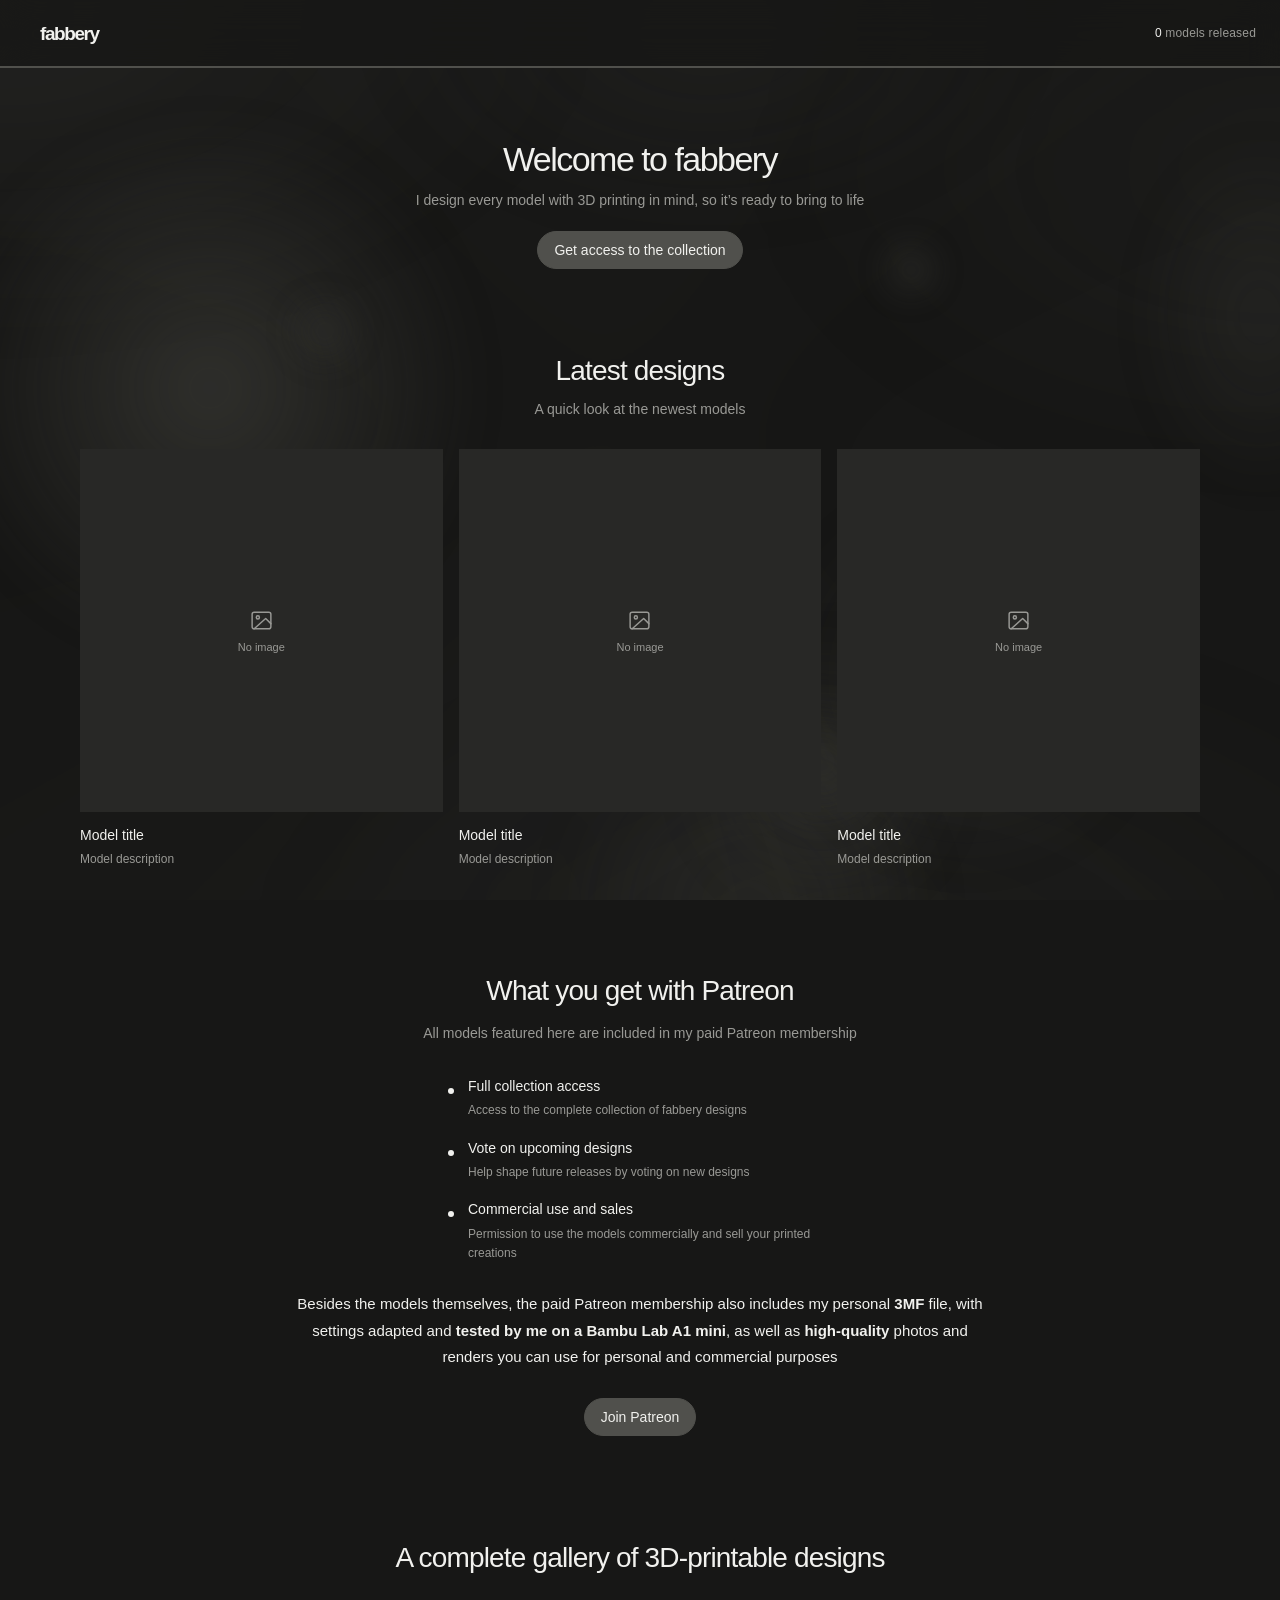
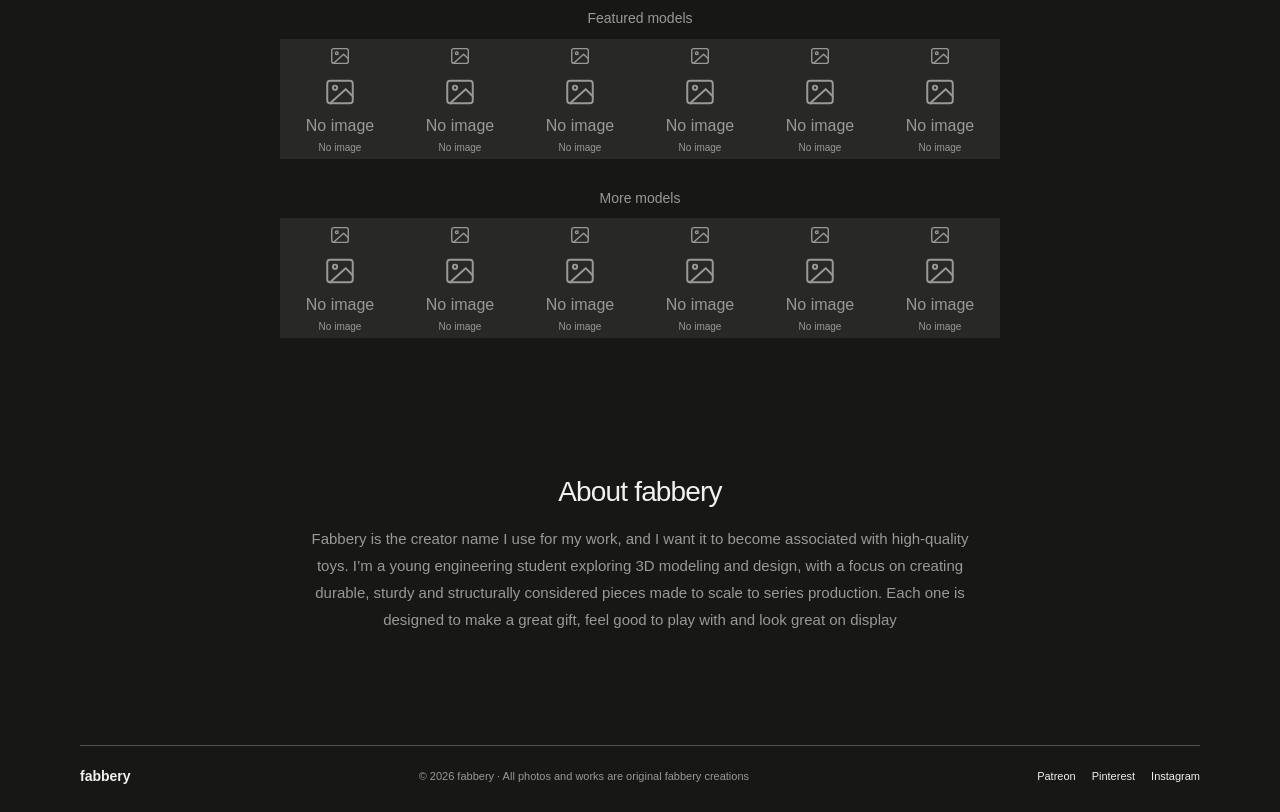
==== commit 8905a4b2: "Add files via upload" ====
--- a/index.html
+++ b/index.html
@@ -1,200 +1,110 @@
-<!DOCTYPE html>
+<!doctype html>
 <html lang="en">
-<head>
-  <meta charset="utf-8">
-  <meta name="viewport" content="width=device-width, initial-scale=1">
-  <meta name="color-scheme" content="light dark">
-  <meta name="darkreader-lock">
-  <!-- Тема (светлая/тёмная) ставится до отрисовки, чтобы страница не мигала -->
-  <script>try { var t = localStorage.getItem('fabbery-theme'); if (t !== 'light' && t !== 'dark') t = matchMedia('(prefers-color-scheme: dark)').matches ? 'dark' : 'light'; document.documentElement.dataset.theme = t; } catch (e) {}</script>
-  <title>fabbery — workshop and catalog of 3D-printable models</title>
-  <meta name="description" content="fabbery is a workshop of 3D-printable models and toys: current projects, how they are made, and a catalog of print-ready models.">
-  <!-- Заставка показывается один раз за визит и не показывается тем, кто отключил анимации -->
-  <script>
-    try {
-      if (sessionStorage.getItem('fabbery-intro') || matchMedia('(prefers-reduced-motion: reduce)').matches)
-        document.documentElement.classList.add('no-intro');
-    } catch (e) {}
-  </script>
-  <link rel="canonical" href="https://fabbery.world/">
-  <meta property="og:type" content="website">
-  <meta property="og:site_name" content="fabbery">
-  <meta property="og:title" content="fabbery — workshop and catalog of 3D-printable models">
-  <meta property="og:description" content="fabbery is a workshop of 3D-printable models and toys: current projects, how they are made, and a catalog of print-ready models.">
-  <meta property="og:url" content="https://fabbery.world/">
-  <link rel="icon" href="assets/favicon.svg" type="image/svg+xml">
-  <link rel="preload" href="assets/fonts/fredoka-600.woff" as="font" type="font/woff" crossorigin>
-  <link rel="preload" href="assets/fonts/rubik-400.woff" as="font" type="font/woff" crossorigin>
-  <link rel="stylesheet" href="assets/styles.css">
-</head>
-<body data-page="home">
-
-<!-- Призрак: один рисунок для заставки и главной -->
-<svg width="0" height="0" style="position:absolute" aria-hidden="true">
-  <symbol id="ghost" viewBox="0 0 240 230">
-    <g stroke="#2E2147" stroke-width="6" stroke-linejoin="round" stroke-linecap="round">
-      <path style="fill: var(--g, #FBFAFF)" d="M44 124 C26 112 18 92 24 80 C30 70 44 80 52 104" />
-      <path style="fill: var(--g, #FBFAFF)" d="M196 124 C214 112 222 92 216 80 C210 70 196 80 188 104" />
-      <path style="fill: var(--g, #FBFAFF)" d="M40 118 C40 64 76 30 120 30 C164 30 200 64 200 118 V196 C200 210 190 216 180 208 C170 200 160 200 152 210 C144 220 132 222 124 212 C116 202 104 202 96 212 C88 222 76 220 70 210 C62 198 50 200 44 208 C40 212 40 206 40 198 Z" />
-    </g>
-    <ellipse fill="#2E2147" cx="96" cy="112" rx="8" ry="11" style="transform-box: fill-box; transform-origin: center; transform: translate(var(--ex, 0px), var(--ey, 0px)) scaleY(var(--eb, 1)); transition: transform .14s ease-out" />
-    <ellipse fill="#2E2147" cx="144" cy="112" rx="8" ry="11" style="transform-box: fill-box; transform-origin: center; transform: translate(var(--ex, 0px), var(--ey, 0px)) scaleY(var(--eb, 1)); transition: transform .14s ease-out" />
-    <ellipse fill="#FFC2DC" cx="80" cy="134" rx="11" ry="6" />
-    <ellipse fill="#FFC2DC" cx="160" cy="134" rx="11" ry="6" />
-    <path fill="none" stroke="#2E2147" stroke-width="5" stroke-linecap="round" d="M110 132 Q120 144 130 132" />
-  </symbol>
-</svg>
-
-<!-- Заставка: призрак печатается слоями, потом фон уезжает вверх, за ним призрак -->
-<div class="intro" id="intro" aria-hidden="true">
-  <div class="intro__bg"></div>
-  <div class="intro__stage">
-    <div class="intro__print">
-      <svg viewBox="0 0 240 230">
-        <defs>
-          <pattern id="layerLines" width="8" height="6" patternUnits="userSpaceOnUse"><rect y="5" width="8" height="1.2" fill="#2E2147" opacity=".16" /></pattern>
-          <clipPath id="ghostClip">
-            <path d="M40 118 C40 64 76 30 120 30 C164 30 200 64 200 118 V196 C200 210 190 216 180 208 C170 200 160 200 152 210 C144 220 132 222 124 212 C116 202 104 202 96 212 C88 222 76 220 70 210 C62 198 50 200 44 208 C40 212 40 206 40 198 Z" />
-            <path d="M44 124 C26 112 18 92 24 80 C30 70 44 80 52 104 Z" />
-            <path d="M196 124 C214 112 222 92 216 80 C210 70 196 80 188 104 Z" />
-          </clipPath>
-        </defs>
-        <use href="#ghost" />
-        <rect class="intro__layers" width="240" height="230" fill="url(#layerLines)" clip-path="url(#ghostClip)" />
-      </svg>
+  <head>
+    <meta charset="UTF-8" />
+    <meta name="viewport" content="width=device-width, initial-scale=1.0" />
+    <meta name="theme-color" content="#171716" />
+    <meta name="description" content="Fabbery — 3D models made for printing." />
+    <title>Fabbery — 3D models for printing</title>
+    <link rel="stylesheet" href="styles.css" />
+  </head>
+  <body>
+    <div class="ambient-orbs" aria-hidden="true">
+      <span class="ambient-orb orb-one"></span>
+      <span class="ambient-orb orb-two"></span>
+      <span class="ambient-orb orb-three"></span>
+      <span class="ambient-orb orb-four"></span>
+      <span class="ambient-orb orb-five"></span>
+      <span class="ambient-orb orb-six"></span>
+      <span class="ambient-orb orb-seven"></span>
+      <span class="ambient-orb orb-eight"></span>
+      <span class="ambient-orb orb-nine"></span>
+      <span class="ambient-orb orb-ten"></span>
     </div>
-    <span class="intro__nozzle"><i></i></span>
-    <span class="intro__plate"></span>
-  </div>
-</div>
-
-<header id="siteHeader"></header>
-
-<main>
-  <!-- главный заголовок страницы: для поисковиков и экранных читалок, на экране его роль играет шапка -->
-  <h1 class="sr-only">fabbery — designs for 3D printing, free to print</h1>
-  <!-- лента последних дизайнов: строится из content/catalog.json (редактируется в админке: /admin) -->
-  <section class="latest" data-latest>
-    <button class="latest__arrow latest__arrow--prev" type="button" data-i18n-aria="latest.prev" aria-label="Previous designs"><svg viewBox="0 0 24 24" fill="none" stroke="currentColor" stroke-width="2.6" stroke-linecap="round" stroke-linejoin="round" aria-hidden="true"><path d="M15 5l-7 7 7 7"/></svg></button>
-    <div class="latest__view"><div class="latest__track"></div></div>
-    <button class="latest__arrow latest__arrow--next" type="button" data-i18n-aria="latest.next" aria-label="Next designs"><svg viewBox="0 0 24 24" fill="none" stroke="currentColor" stroke-width="2.6" stroke-linecap="round" stroke-linejoin="round" aria-hidden="true"><path d="M9 5l7 7-7 7"/></svg></button>
-    <p class="latest__label"><span data-i18n="latest.title">Latest designs</span> <a href="catalog.html" data-i18n="latest.all">See all in the catalog</a></p>
-  </section>
-  <section class="split">
-    <!-- МАСТЕРСКАЯ -->
-    <a class="half half--workshop" href="workshop.html">
-      <svg class="half__drawing" viewBox="0 0 420 300" aria-hidden="true">
-        <g class="d-part">
-          <path d="M60 40 H104 V190 H300 V236 H60 Z" />
-          <circle cx="82" cy="80" r="10" /><circle cx="82" cy="146" r="10" />
-          <circle cx="190" cy="213" r="10" /><circle cx="250" cy="213" r="10" />
-        </g>
-        <path class="d-axis" d="M82 54 V176 M50 80 H114 M50 146 H114 M190 182 V246 M250 182 V246" />
-        <g class="d-dim">
-          <path d="M60 254 V270 M300 254 V270 M60 262 H300 M34 40 H50 M34 236 H50 M42 40 V236 M314 190 H330 M314 236 H330 M322 190 V236" />
-          <path class="d-arrow" d="M60 262 l9 -3.5 v7 z M300 262 l-9 -3.5 v7 z M42 40 l-3.5 9 h7 z M42 236 l-3.5 -9 h7 z M322 190 l-3.5 9 h7 z M322 236 l-3.5 -9 h7 z" />
-          <text x="180" y="286" text-anchor="middle">120</text>
-          <text x="26" y="142" text-anchor="middle" transform="rotate(-90 26 142)">98</text>
-          <text x="338" y="218">23</text>
-          <text x="120" y="118">2× ⌀10</text>
-        </g>
-      </svg>
-      <div class="half__text">
-        <h2 data-i18n="home.workshop.title">Workshop</h2>
-        <p data-i18n="home.workshop.text">Stories of selected models: how they were made, first sketches and the prints that failed</p>
-      </div>
-      <!-- кнопка и призрак в одном ряду: призрак никогда не наезжает на текст -->
-      <div class="half__row">
-        <span class="half__cta" data-i18n="home.workshop.cta">Open workshop</span>
-        <div class="half__mascot" aria-hidden="true">
-          <svg class="float float--late" viewBox="-10 -14 260 244">
-            <use href="#ghost" />
-            <!-- строительная каска: купол с рёбрами жёсткости, козырёк и блик -->
-            <g transform="rotate(-8 120 40)" stroke="#2E2147" stroke-width="5" stroke-linejoin="round" stroke-linecap="round">
-            <path fill="#FFD24D" d="M64 60 C62 22 92 2 120 2 C148 2 178 22 176 60 Z" />
-            <path fill="#F0B429" stroke-width="4" d="M108 4.5 Q120 1 132 4.5 L135 58 L105 58 Z" />
-            <path fill="none" stroke-width="3.5" d="M86 16 Q78 36 80 58 M154 16 Q162 36 160 58" />
-            <path fill="#FFD24D" d="M46 58 Q120 48 194 58 Q202 62 196 68 Q120 60 44 68 Q38 62 46 58 Z" />
-            <path fill="none" stroke="#FFF6D6" stroke-width="5" d="M80 30 Q88 16 100 12" />
-            </g>
-          </svg>
+    <header class="site-header">
+      <a class="brand" href="/" aria-label="Fabbery home">fabbery</a>
+      <span class="model-count"><span class="count-value">—</span> models released</span>
+    </header>
+    <main>
+      <div class="pages-viewport">
+        <div class="pages-track" data-active="home">
+          <section class="page-panel home-page" aria-labelledby="home-title">
+            <div class="home-hero">
+              <div class="intro">
+                <h1 id="home-title">Welcome to fabbery</h1>
+                <p>I design every model with 3D printing in mind, so it’s ready to bring to life</p>
+              </div>
+              <div class="home-actions" aria-label="Fabbery links">
+                <a class="social-link" data-site-link="patreon" href="https://www.patreon.com/cw/fabbery" target="_blank" rel="noopener noreferrer">
+                  <span>Get access to the collection</span>
+                </a>
+              </div>
+            </div>
+            <div class="home-content">
+              <section class="home-section featured-section" aria-labelledby="home-featured-title">
+                <h2 id="home-featured-title">Latest designs</h2>
+                <p class="section-lead">A quick look at the newest models</p>
+                <div class="featured-grid" id="latest-grid"></div>
+              </section>
+              <section class="home-section benefits-section" aria-labelledby="benefits-title">
+                <h2 id="benefits-title">What you get with Patreon</h2>
+                <p class="patreon-intro">All models featured here are included in my paid Patreon membership</p>
+                <div class="benefits-grid">
+                  <article class="benefit-item"><h3>Full collection access</h3><p>Access to the complete collection of fabbery designs</p></article>
+                  <article class="benefit-item"><h3>Vote on upcoming designs</h3><p>Help shape future releases by voting on new designs</p></article>
+                  <article class="benefit-item"><h3>Commercial use and sales</h3><p>Permission to use the models commercially and sell your printed creations</p></article>
+                </div>
+                <div class="gallery-description patreon-description">
+                  <p>Besides the models themselves, the paid Patreon membership also includes my personal <strong>3MF</strong> file, with settings adapted and <strong>tested by me on a Bambu Lab A1 mini</strong>, as well as <strong>high-quality</strong> photos and renders you can use for personal and commercial purposes</p>
+                </div>
+                <div class="patreon-action">
+                  <a class="social-link" data-site-link="patreon" href="https://www.patreon.com/cw/fabbery" target="_blank" rel="noopener noreferrer">Join Patreon</a>
+                </div>
+              </section>
+              <section class="home-section catalog-section" id="home-gallery" aria-labelledby="catalog-title">
+                <h2 id="catalog-title">A complete gallery of 3D-printable designs</h2>
+                <div class="model-groups">
+                  <section class="model-group" aria-labelledby="home-featured-models-title">
+                    <h3 id="home-featured-models-title">Featured models</h3>
+                    <div class="model-grid" id="featured-models-grid" aria-label="Featured models"></div>
+                  </section>
+                  <section class="model-group" aria-labelledby="home-more-models-title">
+                    <h3 id="home-more-models-title">More models</h3>
+                    <div class="model-grid" id="more-models-grid" aria-label="More models"></div>
+                  </section>
+                </div>
+              </section>
+              <section class="home-section about-section" aria-labelledby="about-title">
+                <h2 id="about-title">About fabbery</h2>
+                <p>Fabbery is the creator name I use for my work, and I want it to become associated with high-quality toys. I’m a young engineering student exploring 3D modeling and design, with a focus on creating durable, sturdy and structurally considered pieces made to scale to series production. Each one is designed to make a great gift, feel good to play with and look great on display</p>
+              </section>
+            </div>
+            <footer class="site-footer">
+              <div class="footer-main">
+                <span class="footer-brand">fabbery</span>
+                <span>© 2026 fabbery · All photos and works are original fabbery creations</span>
+                <div class="footer-links">
+                  <a data-site-link="patreon" href="https://www.patreon.com/cw/fabbery" target="_blank" rel="noopener noreferrer">Patreon</a>
+                  <a data-site-link="pinterest" href="https://pinterest.com/fabbery_3d" target="_blank" rel="noopener noreferrer">Pinterest</a>
+                  <a data-site-link="instagram" href="https://www.instagram.com/" target="_blank" rel="noopener noreferrer">Instagram</a>
+                </div>
+              </div>
+            </footer>
+          </section>
         </div>
       </div>
-    </a>
-
-    <!-- КАТАЛОГ -->
-    <a class="half half--catalog" href="catalog.html">
-      <span class="blob blob--lemon" aria-hidden="true"></span>
-      <span class="blob blob--mint" aria-hidden="true"></span>
-      <span class="blob blob--pink" aria-hidden="true"></span>
-      <div class="half__text">
-        <h2 data-i18n="home.catalog.title">Catalog</h2>
-        <p data-i18n="home.catalog.text">Everything that is already released: models and toys, test-printed and ready for 3D printing</p>
-      </div>
-      <div class="half__row">
-        <div class="half__santa" aria-hidden="true">
-          <svg class="float" viewBox="-10 -14 260 244">
-            <use href="#ghost" />
-            <!-- шапка Деда Мороза -->
-            <g transform="rotate(-8 120 40)" stroke="#2E2147" stroke-width="5" stroke-linejoin="round" stroke-linecap="round">
-              <path fill="#E5484D" d="M70 54 Q92 -10 152 4 Q196 16 214 62 Q194 42 172 40 L176 56 Z" />
-              <circle fill="#FBFAFF" cx="214" cy="66" r="13" />
-              <rect fill="#FBFAFF" x="56" y="44" width="128" height="20" rx="10" />
-            </g>
-          </svg>
+    </main>
+    <div class="image-modal" hidden>
+      <div class="modal-backdrop" data-lightbox-close></div>
+      <section class="modal-dialog" role="dialog" aria-modal="true" aria-labelledby="lightbox-title" aria-describedby="lightbox-description">
+        <button class="modal-close" type="button" aria-label="Close image preview">×</button>
+        <div class="modal-image" aria-label="Image preview"></div>
+        <div class="modal-details">
+          <h2 id="lightbox-title">Model title</h2>
+          <p id="lightbox-description">Model description</p>
         </div>
-        <span class="half__cta" data-i18n="home.catalog.cta">Browse catalog</span>
-      </div>
-    </a>
-  </section>
-
-  <p class="idea wrap"><span data-i18n="home.tagline">Designs for 3D printing, always</span> <span class="slogan__f2p"><span>free</span> <span>to</span> <span>print</span></span></p>
-
-  <!-- ОБ АВТОРЕ: принцип f2p и программы -->
-  <section class="wrap about">
-    <div class="f2p">
-      <p class="f2p__mark" aria-hidden="true"><span>f</span><span>2</span><span>p</span></p>
-      <div class="f2p__text">
-        <h2 class="f2p__words"><span>free</span> <span>to</span> <span>print</span></h2>
-        <p data-i18n="about.text">Every model is free to download and print: for yourself, as a gift or just for fun. That is what f2p stands for: free to print.</p>
-        <p class="f2p__sell"><span data-i18n="about.sell">Want to sell prints?</span> <a href="https://www.patreon.com/cw/fabbery" data-link="patreon" target="_blank" rel="noopener" data-i18n="about.sellLink">Grab a commercial license on Patreon</a></p>
-        <p class="f2p__tools">
-          <span data-i18n="about.tools">Everything is made in open-source software:</span>
-          <span class="chip">Blender</span>
-          <span class="chip">FreeCAD</span>
-        </p>
-      </div>
+      </section>
     </div>
-
-    <!-- ГДЕ НАЙТИ. ССЫЛКИ: замени адреса на свои профили -->
-    <h2 class="where__title" data-i18n="where.title">Where to find my work</h2>
-    <ul class="where">
-      <li><a class="where__card where__card--mint" data-link="makerworld" href="https://makerworld.com/@fabbery" target="_blank" rel="noopener">
-        <b>MakerWorld</b><span data-i18n="where.makerworld">Every model, free to download</span><i class="where__hint"><em class="hover-only" data-i18n="where.click">Click to open</em><em class="touch-only" data-i18n="where.tap">Tap to open</em></i>
-      </a></li>
-      <li><a class="where__card where__card--pink" data-link="pinterest" href="https://pinterest.com/fabbery_3d" target="_blank" rel="noopener">
-        <b>Pinterest</b><span data-i18n="where.pinterest">Renders of finished models</span><i class="where__hint"><em class="hover-only" data-i18n="where.click">Click to open</em><em class="touch-only" data-i18n="where.tap">Tap to open</em></i>
-      </a></li>
-      <li><a class="where__card where__card--lemon" data-link="patreon" href="https://www.patreon.com/cw/fabbery" target="_blank" rel="noopener">
-        <b>Patreon</b><span data-i18n="where.patreon">Support my work and get a commercial license</span><i class="where__hint"><em class="hover-only" data-i18n="where.click">Click to open</em><em class="touch-only" data-i18n="where.tap">Tap to open</em></i>
-      </a></li>
-    </ul>
-
-    <!-- Связаться: идеи и коммерческие предложения -->
-    <div class="mail">
-      <div class="mail__text">
-        <h2 data-i18n="mail.title">Have an idea or a proposal?</h2>
-        <p data-i18n="mail.text">Want to suggest a model, team up or make a commercial offer? Write to me by email</p>
-      </div>
-      <div class="mail__actions">
-        <a class="mail__address" data-email href="mailto:fabbery-f2p@proton.me" target="_blank" rel="noopener" data-copy-also="fabbery-f2p@proton.me">fabbery-f2p@proton.me</a>
-        <button class="mail__copy" type="button" data-email-copy data-copy="fabbery-f2p@proton.me" data-i18n="mail.copy">Copy</button>
-      </div>
-    </div>
-  </section>
-</main>
-
-<script src="assets/i18n.js"></script>
-<script src="assets/script.js"></script>
-</body>
+    <script src="script.js"></script>
+  </body>
 </html>
--- a/styles.css
+++ b/styles.css
@@ -0,0 +1,897 @@
+:root {
+  color-scheme: dark;
+  --page: #171716;
+  --text: #f1f1ee;
+  --muted: #999995;
+  --line: #50504c;
+  --hover: #282826;
+  --toggle-hover: #666660;
+  --glow: #4b4b45;
+  --glow-soft: #3a3a36;
+  --glow-deep: #5a5a52;
+  font-family: Inter, -apple-system, BlinkMacSystemFont, "Segoe UI", sans-serif;
+  font-synthesis: none;
+  text-rendering: optimizeLegibility;
+  -webkit-font-smoothing: antialiased;
+  -moz-osx-font-smoothing: grayscale;
+}
+
+html {
+  scroll-behavior: auto;
+  scroll-padding-top: 68px;
+}
+html { forced-color-adjust: none; }
+
+* { box-sizing: border-box; }
+
+body {
+  min-width: 0;
+  min-height: 100vh;
+  margin: 0;
+  overflow-x: hidden;
+  background: var(--page) !important;
+  color: var(--text) !important;
+  transition: background-color 180ms ease, color 180ms ease;
+}
+
+.ambient-orbs {
+  position: fixed;
+  z-index: 0;
+  inset: 0;
+  overflow: hidden;
+  pointer-events: none;
+  isolation: isolate;
+}
+
+.ambient-orbs::before,
+.ambient-orbs::after {
+  position: absolute;
+  inset: -28%;
+  display: block;
+  content: "";
+  pointer-events: none;
+  will-change: transform, filter, opacity;
+}
+
+.ambient-orbs::before {
+  background:
+    radial-gradient(ellipse 42% 32% at 18% 18%, rgba(130, 130, 122, .16), transparent 72%),
+    radial-gradient(ellipse 38% 30% at 82% 30%, rgba(94, 94, 88, .14), transparent 70%),
+    radial-gradient(ellipse 46% 36% at 62% 88%, rgba(112, 112, 104, .12), transparent 72%);
+  filter: blur(68px);
+  opacity: .72;
+  animation: ambient-clouds 28s ease-in-out infinite alternate;
+}
+
+.ambient-orbs::after {
+  inset: -42%;
+  background: conic-gradient(
+    from 120deg at 50% 50%,
+    transparent 0deg,
+    rgba(108, 108, 100, .09) 72deg,
+    transparent 148deg,
+    rgba(76, 76, 72, .08) 232deg,
+    transparent 314deg
+  );
+  filter: blur(92px);
+  opacity: .58;
+  animation: ambient-rotation 46s linear infinite;
+}
+
+.ambient-orb {
+  position: absolute;
+  display: block;
+  border-radius: 50%;
+  background: radial-gradient(circle, var(--glow) 0%, transparent 68%);
+  filter: blur(24px);
+  opacity: .5;
+  will-change: transform;
+}
+
+.orb-one {
+  width: 560px;
+  height: 560px;
+  top: 12%;
+  left: -70px;
+  animation: orb-drift-one 16s ease-in-out infinite;
+}
+
+.orb-two {
+  width: 420px;
+  height: 420px;
+  top: 52%;
+  right: 8%;
+  opacity: .22;
+  animation: orb-drift-two 19s ease-in-out infinite;
+}
+
+.orb-three {
+  width: 300px;
+  height: 300px;
+  right: 24%;
+  bottom: -25px;
+  opacity: .26;
+  animation: orb-drift-three 14s ease-in-out infinite;
+}
+
+.orb-four {
+  width: 700px;
+  height: 420px;
+  top: -180px;
+  left: 28%;
+  background: radial-gradient(ellipse, var(--glow-soft) 0%, transparent 70%);
+  opacity: .2;
+  animation: orb-drift-two 24s ease-in-out -9s infinite reverse;
+}
+
+.orb-five {
+  width: 260px;
+  height: 380px;
+  top: 14%;
+  right: -110px;
+  background: radial-gradient(ellipse, var(--glow-deep) 0%, transparent 70%);
+  opacity: .16;
+  animation: orb-drift-one 21s ease-in-out -13s infinite reverse;
+}
+
+.orb-six {
+  width: 420px;
+  height: 420px;
+  left: 42%;
+  bottom: -220px;
+  background: radial-gradient(circle, var(--glow-deep) 0%, transparent 70%);
+  opacity: .18;
+  animation: orb-drift-three 26s ease-in-out -6s infinite;
+}
+
+.orb-seven,
+.orb-eight,
+.orb-nine,
+.orb-ten {
+  filter: blur(14px);
+  opacity: .34;
+}
+
+.orb-seven {
+  width: 86px;
+  height: 86px;
+  top: 32%;
+  left: 22%;
+  background: radial-gradient(circle, var(--glow-soft) 0%, transparent 70%);
+  animation: orb-drift-small 11s ease-in-out -4s infinite;
+}
+
+.orb-eight {
+  width: 128px;
+  height: 128px;
+  top: 68%;
+  left: 8%;
+  background: radial-gradient(circle, var(--glow-deep) 0%, transparent 70%);
+  animation: orb-drift-small 14s ease-in-out -9s infinite reverse;
+}
+
+.orb-nine {
+  width: 72px;
+  height: 72px;
+  top: 26%;
+  right: 26%;
+  background: radial-gradient(circle, var(--glow) 0%, transparent 70%);
+  animation: orb-drift-small 9s ease-in-out -6s infinite;
+}
+
+.orb-ten {
+  width: 150px;
+  height: 150px;
+  right: 30%;
+  bottom: 7%;
+  background: radial-gradient(circle, var(--glow-soft) 0%, transparent 70%);
+  animation: orb-drift-small 16s ease-in-out -12s infinite reverse;
+}
+
+@keyframes orb-drift-one {
+  0%, 100% { transform: translate3d(0, 0, 0) scale(1); opacity: .38; filter: blur(24px); }
+  50% { transform: translate3d(180px, 110px, 0) scale(1.24); opacity: .68; filter: blur(46px); }
+}
+
+@keyframes orb-drift-two {
+  0%, 100% { transform: translate3d(0, 0, 0) scale(1); opacity: .28; filter: blur(24px); }
+  50% { transform: translate3d(-140px, -80px, 0) scale(.76); opacity: .54; filter: blur(48px); }
+}
+
+@keyframes orb-drift-three {
+  0%, 100% { transform: translate3d(0, 0, 0) scale(1); opacity: .32; filter: blur(24px); }
+  50% { transform: translate3d(-110px, -150px, 0) scale(1.34); opacity: .6; filter: blur(44px); }
+}
+
+@keyframes orb-drift-small {
+  0%, 100% { transform: translate3d(0, 0, 0) scale(.9); opacity: .22; filter: blur(14px); }
+  50% { transform: translate3d(52px, -40px, 0) scale(1.3); opacity: .48; filter: blur(26px); }
+}
+
+@keyframes ambient-clouds {
+  0% { transform: translate3d(-2%, -1%, 0) scale(.96); }
+  50% { transform: translate3d(3%, 2%, 0) scale(1.05); }
+  100% { transform: translate3d(-1%, 4%, 0) scale(1.01); }
+}
+
+@keyframes ambient-rotation {
+  from { transform: rotate(0deg) scale(1); }
+  to { transform: rotate(360deg) scale(1.08); }
+}
+
+.site-header,
+main { position: relative; z-index: 1; }
+
+.site-header {
+  position: sticky;
+  top: 0;
+  z-index: 20;
+  height: 68px;
+  padding: 0 24px 0 40px;
+  display: flex;
+  align-items: center;
+  background: rgba(23, 23, 22, .72);
+  -webkit-backdrop-filter: blur(16px);
+  backdrop-filter: blur(16px);
+  border-bottom: 2px solid var(--line);
+}
+
+.brand {
+  color: var(--text);
+  text-decoration: none;
+  font-size: 19px;
+  line-height: 1;
+  letter-spacing: -0.075em;
+  font-weight: 650;
+}
+
+.model-count {
+  margin-left: auto;
+  color: var(--muted);
+  font-size: 12px;
+  line-height: 16px;
+  letter-spacing: 0.015em;
+}
+
+.count-value { color: var(--text); }
+
+main {
+  width: 100%;
+}
+
+.pages-viewport {
+  width: 100vw;
+  margin-left: calc(50% - 50vw);
+  overflow: hidden;
+}
+
+.pages-track {
+  display: flex;
+  width: 100%;
+}
+
+.page-panel {
+  flex: 0 0 100%;
+  min-width: 0;
+  padding: 52px max(20px, calc((100vw - 1120px) / 2)) 80px;
+}
+
+.home-page {
+  min-height: 0;
+  padding-top: 0;
+  padding-bottom: 0;
+  display: block;
+}
+
+.home-hero {
+  min-height: 0;
+  padding: 72px 0 48px;
+  display: flex;
+  flex-direction: column;
+  align-items: center;
+  justify-content: center;
+}
+
+.intro {
+  margin-bottom: 20px;
+  text-align: center;
+}
+
+.home-page h1 {
+  margin: 0 0 10px;
+  font-size: clamp(25px, 3vw, 34px);
+  line-height: 1.15;
+  letter-spacing: -0.045em;
+  font-weight: 500;
+}
+
+.intro p {
+  margin: 0;
+  color: var(--muted);
+  font-size: 14px;
+  line-height: 1.6;
+}
+
+.home-actions {
+  display: flex;
+  align-items: center;
+  justify-content: center;
+  gap: 10px;
+  margin-bottom: 36px;
+}
+
+.social-link {
+  min-height: 38px;
+  padding: 0 16px;
+  display: inline-flex;
+  align-items: center;
+  justify-content: center;
+  gap: 8px;
+  color: var(--text);
+  background: var(--line);
+  border: 1px solid var(--line);
+  border-radius: 999px;
+  font: inherit;
+  font-size: 14px;
+  cursor: pointer;
+  text-decoration: none;
+  transition: background-color 150ms ease, border-color 150ms ease;
+}
+
+.social-link:hover {
+  background: var(--toggle-hover);
+  border-color: var(--toggle-hover);
+}
+
+.social-link:focus-visible {
+  outline: 2px solid var(--text);
+  outline-offset: 2px;
+}
+
+.social-link svg {
+  width: 16px;
+  height: 16px;
+  fill: none;
+  stroke: currentColor;
+  stroke-width: 1.5;
+  stroke-linecap: round;
+  stroke-linejoin: round;
+}
+
+.showcase-icon {
+  width: 34px;
+  height: 34px;
+  background-color: currentColor;
+  -webkit-mask: url("data:image/svg+xml,%3Csvg xmlns='http://www.w3.org/2000/svg' viewBox='0 0 24 24' fill='none' stroke='white' stroke-width='1.4' stroke-linecap='round' stroke-linejoin='round'%3E%3Crect x='3' y='4' width='18' height='16' rx='2'/%3E%3Ccircle cx='8.5' cy='9' r='1.5'/%3E%3Cpath d='m21 15-5-5L5 20'/%3E%3C/svg%3E") center / contain no-repeat;
+  mask: url("data:image/svg+xml,%3Csvg xmlns='http://www.w3.org/2000/svg' viewBox='0 0 24 24' fill='none' stroke='white' stroke-width='1.4' stroke-linecap='round' stroke-linejoin='round'%3E%3Crect x='3' y='4' width='18' height='16' rx='2'/%3E%3Ccircle cx='8.5' cy='9' r='1.5'/%3E%3Cpath d='m21 15-5-5L5 20'/%3E%3C/svg%3E") center / contain no-repeat;
+}
+
+.card-icon { width: 25px; height: 25px; }
+
+.home-content {
+  width: min(100%, 1120px);
+  margin: 0 auto;
+}
+
+.home-section + .home-section { margin-top: 104px; }
+.catalog-section + .about-section { margin-top: 136px; }
+
+.home-section h2 {
+  margin: 0;
+  color: var(--text);
+  font-size: clamp(22px, 3vw, 28px);
+  line-height: 1.25;
+  letter-spacing: -0.03em;
+  font-weight: 500;
+  text-align: center;
+}
+
+.section-lead {
+  margin: 10px auto 28px;
+  color: var(--muted);
+  font-size: 14px;
+  line-height: 1.6;
+  text-align: center;
+}
+
+.featured-grid {
+  display: grid;
+  grid-template-columns: repeat(3, minmax(0, 1fr));
+  gap: 16px;
+}
+
+.featured-card { min-width: 0; }
+
+.featured-image {
+  aspect-ratio: 1;
+  display: flex;
+  flex-direction: column;
+  align-items: center;
+  justify-content: center;
+  gap: 8px;
+  color: var(--muted);
+  background: var(--hover);
+  font-size: 11px;
+  overflow: hidden;
+  cursor: zoom-in;
+  transition: filter 180ms ease, opacity 180ms ease;
+}
+
+.featured-image:hover,
+.model-slot:hover { filter: brightness(1.1); }
+
+.featured-image:focus-visible,
+.model-slot:focus-visible { outline: 2px solid var(--text); outline-offset: 3px; }
+
+.model-slot { cursor: zoom-in; overflow: hidden; transition: filter 180ms ease, opacity 180ms ease; }
+
+.featured-image > img,
+.model-slot > img {
+  display: block;
+  width: 100%;
+  height: 100%;
+  object-fit: cover;
+}
+
+.featured-card.is-lightbox-source .featured-image,
+.featured-card.is-lightbox-source h3,
+.featured-card.is-lightbox-source p,
+.model-slot.is-lightbox-source {
+  opacity: 0;
+  pointer-events: none;
+}
+
+.featured-card h3,
+.benefit-item h3 {
+  margin: 14px 0 5px;
+  font-size: 14px;
+  line-height: 1.4;
+  font-weight: 500;
+}
+
+.benefit-item h3 { margin-top: 0; }
+
+.featured-card p,
+.benefit-item p {
+  margin: 0;
+  color: var(--muted);
+  font-size: 12px;
+  line-height: 1.6;
+}
+
+.benefit-item p { max-width: 360px; }
+
+.benefits-section strong {
+  color: var(--text);
+  font-weight: 650;
+}
+
+.featured-card p {
+  display: -webkit-box;
+  overflow: hidden;
+  -webkit-box-orient: vertical;
+  -webkit-line-clamp: 2;
+}
+
+.benefits-grid {
+  display: flex;
+  flex-direction: column;
+  gap: 18px;
+  width: min(100%, 500px);
+  margin-inline: auto;
+  margin-top: 32px;
+  transform: translateX(28px);
+}
+
+.benefit-item {
+  position: relative;
+  width: min(100%, 440px);
+  margin-inline: auto;
+  padding-left: 20px;
+}
+
+.benefit-item::before {
+  position: absolute;
+  top: .7em;
+  left: 0;
+  width: 6px;
+  height: 6px;
+  border-radius: 50%;
+  background: var(--text);
+  content: "";
+}
+
+.about-section {
+  max-width: 660px;
+  margin-inline: auto;
+  text-align: center;
+}
+
+.about-section p {
+  margin: 16px 0 0;
+  color: var(--muted);
+  font-size: 15px;
+  line-height: 1.8;
+}
+
+.site-footer {
+  max-width: 1120px;
+  margin: 112px auto 0;
+  padding: 22px 0 28px;
+  border-top: 1px solid var(--line);
+  color: var(--muted);
+  font-size: 11px;
+}
+
+.footer-main {
+  display: flex;
+  align-items: center;
+  justify-content: space-between;
+  gap: 20px;
+}
+
+.footer-brand { color: var(--text); font-size: 14px; font-weight: 600; }
+.footer-links { display: flex; align-items: center; gap: 16px; }
+.site-footer a { color: var(--text); text-decoration: none; }
+.site-footer a:hover { color: var(--muted); }
+
+.image-modal[hidden] { display: none; }
+
+.image-modal {
+  position: fixed;
+  z-index: 100;
+  inset: 0;
+  display: grid;
+  place-items: center;
+  padding: 24px;
+}
+
+.image-modal:not([hidden]) { animation: modal-fade-in 220ms ease both; }
+.image-modal.is-closing { animation: modal-fade-out 460ms ease both; }
+
+.modal-backdrop {
+  position: absolute;
+  inset: 0;
+  background: rgba(10, 10, 9, .78);
+  backdrop-filter: blur(10px);
+  -webkit-backdrop-filter: blur(10px);
+}
+
+.modal-dialog {
+  position: relative;
+  z-index: 1;
+  width: min(100%, 860px);
+  max-height: calc(100vh - 48px);
+  overflow: visible;
+  padding: 0;
+  color: var(--text);
+  background: transparent;
+  border: 0;
+  box-shadow: none;
+  animation: modal-dialog-in 220ms ease both;
+}
+
+@keyframes modal-fade-in {
+  from { opacity: 0; }
+  to { opacity: 1; }
+}
+
+@keyframes modal-dialog-in {
+  from { opacity: 0; }
+  to { opacity: 1; }
+}
+
+.modal-image.is-opening {
+  transform-origin: center center;
+  animation: modal-image-expand 460ms cubic-bezier(.2, .8, .2, 1) both;
+}
+
+.modal-image.is-closing {
+  transform-origin: center center;
+  animation: modal-image-collapse 460ms cubic-bezier(.2, .8, .2, 1) both;
+}
+
+@keyframes modal-image-expand {
+  from {
+    opacity: .72;
+    transform: translate3d(var(--from-x), var(--from-y), 0) scale(var(--from-scale));
+    border-radius: 10px;
+  }
+  to {
+    opacity: 1;
+    transform: translate3d(0, 0, 0) scale(1);
+    border-radius: 0;
+  }
+}
+
+@keyframes modal-image-collapse {
+  from {
+    opacity: 1;
+    transform: translate3d(0, 0, 0) scale(1);
+    border-radius: 0;
+  }
+  to {
+    opacity: .72;
+    transform: translate3d(var(--to-x), var(--to-y), 0) scale(var(--to-scale));
+    border-radius: 10px;
+  }
+}
+
+@keyframes modal-fade-out {
+  from { opacity: 1; }
+  to { opacity: 0; }
+}
+
+.modal-details {
+  opacity: 0;
+  transform-origin: center center;
+}
+
+.modal-details.is-opening {
+  animation: modal-details-expand 460ms cubic-bezier(.2, .8, .2, 1) 60ms both;
+}
+
+.modal-details.is-closing {
+  animation: modal-details-collapse 460ms cubic-bezier(.2, .8, .2, 1) both;
+}
+
+@keyframes modal-details-expand {
+  from {
+    opacity: 0;
+    transform: translate3d(var(--text-from-x), var(--text-from-y), 0) scale(var(--text-from-scale));
+  }
+  to {
+    opacity: 1;
+    transform: translate3d(0, 0, 0) scale(1);
+  }
+}
+
+@keyframes modal-details-collapse {
+  from {
+    opacity: 1;
+    transform: translate3d(0, 0, 0) scale(1);
+  }
+  to {
+    opacity: 0;
+    transform: translate3d(var(--text-to-x), var(--text-to-y), 0) scale(var(--text-to-scale));
+  }
+}
+
+.modal-close {
+  position: absolute;
+  z-index: 2;
+  top: 12px;
+  right: 12px;
+  width: 34px;
+  height: 34px;
+  padding: 0;
+  color: var(--text);
+  background: rgba(23, 23, 22, .72);
+  border: 1px solid var(--line);
+  border-radius: 50%;
+  font: inherit;
+  font-size: 22px;
+  line-height: 1;
+  cursor: pointer;
+}
+
+.modal-close:hover { background: var(--line); }
+.modal-close:focus-visible { outline: 2px solid var(--text); outline-offset: 2px; }
+
+.modal-image {
+  min-height: min(62vh, 620px);
+  display: grid;
+  place-items: center;
+  overflow: hidden;
+  color: var(--muted);
+  background: transparent;
+}
+
+.modal-image img {
+  display: block;
+  width: auto;
+  max-width: 100%;
+  height: auto;
+  max-height: min(62vh, 620px);
+  object-fit: contain;
+}
+
+.modal-placeholder {
+  display: grid;
+  justify-items: center;
+  gap: 12px;
+  font-size: 12px;
+}
+
+.modal-placeholder .showcase-icon { width: 42px; height: 42px; }
+
+.modal-details {
+  max-width: 680px;
+  margin: 0 auto;
+  padding: 20px 8px 8px;
+  text-align: center;
+}
+.modal-details h2 {
+  margin: 0 0 8px;
+  font-size: 21px;
+  line-height: 1.3;
+  font-weight: 500;
+}
+.modal-details p {
+  margin: 0;
+  color: var(--muted);
+  font-size: 14px;
+  line-height: 1.7;
+}
+
+body.modal-open { overflow: hidden; }
+
+.gallery-label {
+  margin: 0 0 12px;
+  color: var(--text);
+  font-size: clamp(22px, 3vw, 27px);
+  line-height: 1.3;
+  letter-spacing: -0.025em;
+  font-weight: 500;
+  text-align: center;
+}
+
+.gallery-description {
+  max-width: 700px;
+  margin: 0 auto 28px;
+  color: var(--text);
+  font-size: 15px;
+  line-height: 1.75;
+  text-align: center;
+}
+
+.gallery-description p { margin: 0; }
+.gallery-description p + p { margin-top: 8px; }
+.patreon-description { margin-top: 28px; }
+
+.patreon-action {
+  display: flex;
+  justify-content: center;
+  margin-top: 24px;
+}
+
+.patreon-intro {
+  max-width: 700px;
+  margin: 14px auto 0;
+  color: var(--muted);
+  font-size: 14px;
+  line-height: 1.6;
+  text-align: center;
+}
+
+.model-groups {
+  display: grid;
+  gap: 30px;
+  width: 100vw;
+  max-width: 100vw;
+  margin-left: calc(50% - 50vw);
+}
+
+.model-group { min-width: 0; }
+
+.model-group h2,
+.model-group h3 {
+  margin: 0 0 12px;
+  font-size: 16px;
+  line-height: 1.4;
+  font-weight: 500;
+  text-align: center;
+}
+
+.catalog-section .model-group h3 {
+  margin-bottom: 10px;
+  color: var(--muted);
+  font-size: 14px;
+}
+
+.catalog-section .model-groups { margin-top: 34px; }
+
+.model-grid {
+  display: grid;
+  grid-template-columns: repeat(var(--grid-columns, 1), minmax(0, 120px));
+  justify-content: start;
+  width: min(100%, calc(var(--grid-columns, 1) * 120px));
+  max-width: 100%;
+  margin-inline: auto;
+}
+
+.model-slot {
+  width: 100%;
+  min-width: 0;
+  display: flex;
+  flex-direction: column;
+  align-items: center;
+  justify-content: center;
+  gap: 8px;
+  aspect-ratio: 1;
+  background: var(--hover);
+  color: var(--muted);
+}
+
+.model-slot::before {
+  width: 22px;
+  height: 22px;
+  background-color: currentColor;
+  content: "";
+  -webkit-mask: url("data:image/svg+xml,%3Csvg xmlns='http://www.w3.org/2000/svg' viewBox='0 0 24 24' fill='none' stroke='white' stroke-width='1.5' stroke-linecap='round' stroke-linejoin='round'%3E%3Crect x='3' y='4' width='18' height='16' rx='2'/%3E%3Ccircle cx='8.5' cy='9' r='1.5'/%3E%3Cpath d='m21 15-5-5L5 20'/%3E%3C/svg%3E") center / contain no-repeat;
+  mask: url("data:image/svg+xml,%3Csvg xmlns='http://www.w3.org/2000/svg' viewBox='0 0 24 24' fill='none' stroke='white' stroke-width='1.5' stroke-linecap='round' stroke-linejoin='round'%3E%3Crect x='3' y='4' width='18' height='16' rx='2'/%3E%3Ccircle cx='8.5' cy='9' r='1.5'/%3E%3Cpath d='m21 15-5-5L5 20'/%3E%3C/svg%3E") center / contain no-repeat;
+}
+
+.model-slot::after {
+  content: "No image";
+  font-size: 10px;
+  line-height: 1;
+}
+
+.model-slot.has-photo::before,
+.model-slot.has-photo::after { display: none; }
+
+.visually-hidden {
+  position: absolute;
+  width: 1px;
+  height: 1px;
+  padding: 0;
+  margin: -1px;
+  overflow: hidden;
+  clip: rect(0, 0, 0, 0);
+  white-space: nowrap;
+  border: 0;
+}
+
+@media (max-width: 600px) {
+  html { scroll-padding-top: 60px; }
+  .site-header { height: 60px; padding: 0 16px 0 20px; }
+  .brand { font-size: 18px; }
+  .model-count { margin-left: auto; font-size: 11px; }
+  .page-panel { padding-top: 38px; }
+  .home-page { min-height: 0; padding-top: 0; padding-bottom: 0; }
+  .home-hero { min-height: 0; padding: 72px 0 64px; }
+  .home-actions { width: 100%; gap: 8px; margin-bottom: 28px; }
+  .social-link { min-width: 0; padding: 0 14px; font-size: 13px; }
+  .home-content { padding-top: 64px; }
+  .home-section + .home-section { margin-top: 72px; }
+  .catalog-section + .about-section { margin-top: 96px; }
+  .section-lead { margin-bottom: 22px; font-size: 13px; }
+  .featured-grid,
+  .benefits-grid { gap: 18px; }
+  .benefits-grid { margin-top: 26px; transform: none; }
+  .about-section p { font-size: 14px; }
+  .site-footer { margin-top: 76px; padding-bottom: 22px; }
+  .footer-main { flex-wrap: wrap; }
+  .footer-main > span:not(.footer-brand) { flex: 1 1 100%; min-width: 0; line-height: 1.5; }
+  .footer-links { margin-left: auto; }
+  .image-modal { padding: 14px; }
+  .modal-dialog { max-height: calc(100vh - 28px); }
+  .modal-image { min-height: 48vh; }
+  .modal-details { padding: 16px 5px 6px; }
+  .gallery-label { margin-bottom: 10px; font-size: 21px; }
+  .gallery-description { margin-bottom: 22px; font-size: 14px; line-height: 1.7; }
+  .model-groups { gap: 24px; }
+  .catalog-section .model-groups { margin-top: 26px; }
+  .model-group h2,
+  .model-group h3 { margin-bottom: 10px; font-size: 15px; }
+  .intro p { font-size: 13px; }
+}
+
+@media (min-width: 601px) and (max-width: 900px) {
+  .featured-grid { grid-template-columns: repeat(2, minmax(0, 1fr)); }
+}
+
+@media (max-width: 900px) and (max-height: 620px) {
+  .home-hero { padding-top: 48px; padding-bottom: 36px; }
+  .modal-image { min-height: 38vh; }
+  .modal-image img { max-height: 52vh; }
+}
+
+@media (max-width: 380px) {
+  .model-count { display: none; }
+}
+
+@media (prefers-reduced-motion: reduce) {
+  *, *::before, *::after { scroll-behavior: auto !important; transition-duration: 0.01ms !important; animation-duration: 0.01ms !important; animation-delay: 0ms !important; animation-iteration-count: 1 !important; }
+}
